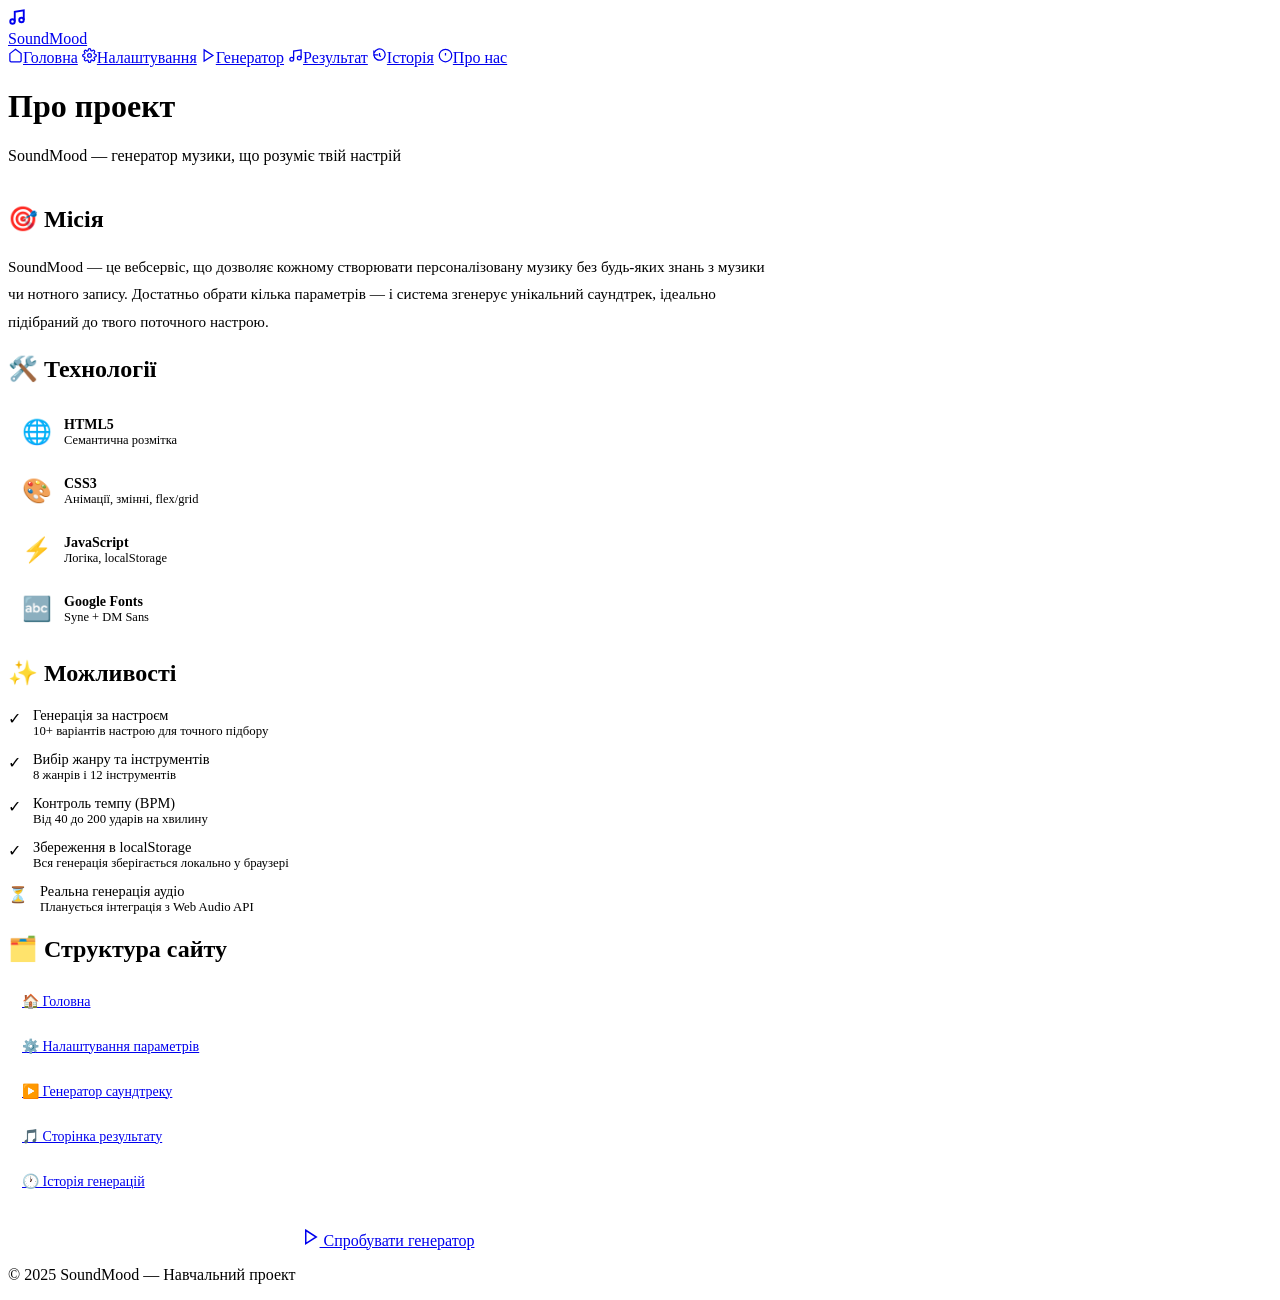
==== about.html @ e4a5fe5c "asiba" ====
<!DOCTYPE html>
<html lang="uk">
<head>
    <meta charset="UTF-8"/>
    <meta name="viewport" content="width=device-width, initial-scale=1.0"/>
    <title>Про нас — SoundMood</title>
    <link rel="stylesheet" href="css/style.css"/>
</head>
<body>
<div class="page-wrapper">

    <nav class="navbar">
        <div class="container">
            <a href="index.html" class="nav-logo">
                <div class="logo-icon"><svg width="18" height="18" viewBox="0 0 24 24" fill="none" stroke="currentColor" stroke-width="2.5"><path d="M9 18V5l12-2v13"/><circle cx="6" cy="18" r="3"/><circle cx="18" cy="16" r="3"/></svg></div>
                SoundMood
            </a>
            <div class="nav-links">
                <a href="index.html"><svg width="15" height="15" viewBox="0 0 24 24" fill="none" stroke="currentColor" stroke-width="2"><path d="M3 9l9-7 9 7v11a2 2 0 0 1-2 2H5a2 2 0 0 1-2-2z"/></svg><span>Головна</span></a>
                <a href="settings.html"><svg width="15" height="15" viewBox="0 0 24 24" fill="none" stroke="currentColor" stroke-width="2"><circle cx="12" cy="12" r="3"/><path d="M19.4 15a1.65 1.65 0 0 0 .33 1.82l.06.06a2 2 0 0 1-2.83 2.83l-.06-.06a1.65 1.65 0 0 0-1.82-.33 1.65 1.65 0 0 0-1 1.51V21a2 2 0 0 1-4 0v-.09A1.65 1.65 0 0 0 9 19.4a1.65 1.65 0 0 0-1.82.33l-.06.06a2 2 0 0 1-2.83-2.83l.06-.06A1.65 1.65 0 0 0 4.68 15a1.65 1.65 0 0 0-1.51-1H3a2 2 0 0 1 0-4h.09A1.65 1.65 0 0 0 4.6 9a1.65 1.65 0 0 0-.33-1.82l-.06-.06a2 2 0 0 1 2.83-2.83l.06.06A1.65 1.65 0 0 0 9 4.68a1.65 1.65 0 0 0 1-1.51V3a2 2 0 0 1 4 0v.09a1.65 1.65 0 0 0 1 1.51 1.65 1.65 0 0 0 1.82-.33l.06-.06a2 2 0 0 1 2.83 2.83l-.06.06A1.65 1.65 0 0 0 19.4 9a1.65 1.65 0 0 0 1.51 1H21a2 2 0 0 1 0 4h-.09a1.65 1.65 0 0 0-1.51 1z"/></svg><span>Налаштування</span></a>
                <a href="generator.html"><svg width="15" height="15" viewBox="0 0 24 24" fill="none" stroke="currentColor" stroke-width="2"><polygon points="5 3 19 12 5 21 5 3"/></svg><span>Генератор</span></a>
                <a href="result.html"><svg width="15" height="15" viewBox="0 0 24 24" fill="none" stroke="currentColor" stroke-width="2"><path d="M9 18V5l12-2v13"/><circle cx="6" cy="18" r="3"/><circle cx="18" cy="16" r="3"/></svg><span>Результат</span></a>
                <a href="history.html"><svg width="15" height="15" viewBox="0 0 24 24" fill="none" stroke="currentColor" stroke-width="2"><polyline points="12 8 12 12 14 14"/><path d="M3.05 11a9 9 0 1 0 .5-3.5"/><polyline points="3 4 3 11 10 11"/></svg><span>Історія</span></a>
                <a href="about.html"><svg width="15" height="15" viewBox="0 0 24 24" fill="none" stroke="currentColor" stroke-width="2"><circle cx="12" cy="12" r="10"/><line x1="12" y1="8" x2="12" y2="12"/><line x1="12" y1="16" x2="12.01" y2="16"/></svg><span>Про нас</span></a>
            </div>
        </div>
    </nav>

    <main class="main-content">
        <div class="container" style="max-width:760px;">

            <div class="fade-up" style="margin-bottom:40px;">
                <h1 class="page-title">Про проект</h1>
                <p class="page-subtitle">SoundMood — генератор музики, що розуміє твій настрій</p>
            </div>

            <!-- About -->
            <div class="card fade-up fade-up-1" style="margin-bottom:20px;">
                <h2 class="section-title">🎯 Місія</h2>
                <p style="color:var(--text-second);line-height:1.8;font-size:0.95rem;">
                    SoundMood — це вебсервіс, що дозволяє кожному створювати персоналізовану музику без будь-яких знань з музики чи нотного запису.
                    Достатньо обрати кілька параметрів — і система згенерує унікальний саундтрек, ідеально підібраний до твого поточного настрою.
                </p>
            </div>

            <!-- Tech stack -->
            <div class="card fade-up fade-up-2" style="margin-bottom:20px;">
                <h2 class="section-title">🛠️ Технології</h2>
                <div class="grid-2" style="gap:12px;margin-top:8px;">
                    <div style="display:flex;align-items:center;gap:12px;padding:14px;background:var(--bg);border-radius:var(--radius);border:1px solid var(--border);">
                        <span style="font-size:1.5rem;">🌐</span>
                        <div><div style="font-weight:600;font-size:0.875rem;">HTML5</div><div style="font-size:0.78rem;color:var(--text-muted);">Семантична розмітка</div></div>
                    </div>
                    <div style="display:flex;align-items:center;gap:12px;padding:14px;background:var(--bg);border-radius:var(--radius);border:1px solid var(--border);">
                        <span style="font-size:1.5rem;">🎨</span>
                        <div><div style="font-weight:600;font-size:0.875rem;">CSS3</div><div style="font-size:0.78rem;color:var(--text-muted);">Анімації, змінні, flex/grid</div></div>
                    </div>
                    <div style="display:flex;align-items:center;gap:12px;padding:14px;background:var(--bg);border-radius:var(--radius);border:1px solid var(--border);">
                        <span style="font-size:1.5rem;">⚡</span>
                        <div><div style="font-weight:600;font-size:0.875rem;">JavaScript</div><div style="font-size:0.78rem;color:var(--text-muted);">Логіка, localStorage</div></div>
                    </div>
                    <div style="display:flex;align-items:center;gap:12px;padding:14px;background:var(--bg);border-radius:var(--radius);border:1px solid var(--border);">
                        <span style="font-size:1.5rem;">🔤</span>
                        <div><div style="font-weight:600;font-size:0.875rem;">Google Fonts</div><div style="font-size:0.78rem;color:var(--text-muted);">Syne + DM Sans</div></div>
                    </div>
                </div>
            </div>

            <!-- Features -->
            <div class="card fade-up fade-up-2" style="margin-bottom:20px;">
                <h2 class="section-title">✨ Можливості</h2>
                <div style="display:flex;flex-direction:column;gap:12px;margin-top:8px;">
                    <div style="display:flex;gap:12px;align-items:flex-start;">
                        <span class="badge badge-green" style="flex-shrink:0;margin-top:2px;">✓</span>
                        <div><div style="font-size:0.9rem;font-weight:500;">Генерація за настроєм</div><div style="font-size:0.8rem;color:var(--text-muted);">10+ варіантів настрою для точного підбору</div></div>
                    </div>
                    <div style="display:flex;gap:12px;align-items:flex-start;">
                        <span class="badge badge-green" style="flex-shrink:0;margin-top:2px;">✓</span>
                        <div><div style="font-size:0.9rem;font-weight:500;">Вибір жанру та інструментів</div><div style="font-size:0.8rem;color:var(--text-muted);">8 жанрів і 12 інструментів</div></div>
                    </div>
                    <div style="display:flex;gap:12px;align-items:flex-start;">
                        <span class="badge badge-green" style="flex-shrink:0;margin-top:2px;">✓</span>
                        <div><div style="font-size:0.9rem;font-weight:500;">Контроль темпу (BPM)</div><div style="font-size:0.8rem;color:var(--text-muted);">Від 40 до 200 ударів на хвилину</div></div>
                    </div>
                    <div style="display:flex;gap:12px;align-items:flex-start;">
                        <span class="badge badge-green" style="flex-shrink:0;margin-top:2px;">✓</span>
                        <div><div style="font-size:0.9rem;font-weight:500;">Збереження в localStorage</div><div style="font-size:0.8rem;color:var(--text-muted);">Вся генерація зберігається локально у браузері</div></div>
                    </div>
                    <div style="display:flex;gap:12px;align-items:flex-start;">
                        <span class="badge badge-accent" style="flex-shrink:0;margin-top:2px;">⏳</span>
                        <div><div style="font-size:0.9rem;font-weight:500;">Реальна генерація аудіо</div><div style="font-size:0.8rem;color:var(--text-muted);">Планується інтеграція з Web Audio API</div></div>
                    </div>
                </div>
            </div>

            <!-- Pages -->
            <div class="card fade-up fade-up-3" style="margin-bottom:28px;">
                <h2 class="section-title">🗂️ Структура сайту</h2>
                <div style="display:flex;flex-direction:column;gap:8px;margin-top:8px;">
                    <a href="index.html" style="display:flex;justify-content:space-between;align-items:center;padding:10px 14px;background:var(--bg);border-radius:var(--radius);border:1px solid var(--border);transition:border-color var(--transition);" onmouseover="this.style.borderColor='var(--accent)'" onmouseout="this.style.borderColor='var(--border)'">
                        <span style="font-size:0.875rem;font-weight:500;">🏠 Головна</span>
                        <svg width="14" height="14" viewBox="0 0 24 24" fill="none" stroke="var(--text-muted)" stroke-width="2"><polyline points="9 18 15 12 9 6"/></svg>
                    </a>
                    <a href="settings.html" style="display:flex;justify-content:space-between;align-items:center;padding:10px 14px;background:var(--bg);border-radius:var(--radius);border:1px solid var(--border);transition:border-color var(--transition);" onmouseover="this.style.borderColor='var(--accent)'" onmouseout="this.style.borderColor='var(--border)'">
                        <span style="font-size:0.875rem;font-weight:500;">⚙️ Налаштування параметрів</span>
                        <svg width="14" height="14" viewBox="0 0 24 24" fill="none" stroke="var(--text-muted)" stroke-width="2"><polyline points="9 18 15 12 9 6"/></svg>
                    </a>
                    <a href="generator.html" style="display:flex;justify-content:space-between;align-items:center;padding:10px 14px;background:var(--bg);border-radius:var(--radius);border:1px solid var(--border);transition:border-color var(--transition);" onmouseover="this.style.borderColor='var(--accent)'" onmouseout="this.style.borderColor='var(--border)'">
                        <span style="font-size:0.875rem;font-weight:500;">▶️ Генератор саундтреку</span>
                        <svg width="14" height="14" viewBox="0 0 24 24" fill="none" stroke="var(--text-muted)" stroke-width="2"><polyline points="9 18 15 12 9 6"/></svg>
                    </a>
                    <a href="result.html" style="display:flex;justify-content:space-between;align-items:center;padding:10px 14px;background:var(--bg);border-radius:var(--radius);border:1px solid var(--border);transition:border-color var(--transition);" onmouseover="this.style.borderColor='var(--accent)'" onmouseout="this.style.borderColor='var(--border)'">
                        <span style="font-size:0.875rem;font-weight:500;">🎵 Сторінка результату</span>
                        <svg width="14" height="14" viewBox="0 0 24 24" fill="none" stroke="var(--text-muted)" stroke-width="2"><polyline points="9 18 15 12 9 6"/></svg>
                    </a>
                    <a href="history.html" style="display:flex;justify-content:space-between;align-items:center;padding:10px 14px;background:var(--bg);border-radius:var(--radius);border:1px solid var(--border);transition:border-color var(--transition);" onmouseover="this.style.borderColor='var(--accent)'" onmouseout="this.style.borderColor='var(--border)'">
                        <span style="font-size:0.875rem;font-weight:500;">🕐 Історія генерацій</span>
                        <svg width="14" height="14" viewBox="0 0 24 24" fill="none" stroke="var(--text-muted)" stroke-width="2"><polyline points="9 18 15 12 9 6"/></svg>
                    </a>
                </div>
            </div>

            <div class="fade-up fade-up-4" style="text-align:center;">
                <a href="generator.html" class="btn btn-primary btn-lg">
                    <svg width="18" height="18" viewBox="0 0 24 24" fill="none" stroke="currentColor" stroke-width="2"><polygon points="5 3 19 12 5 21 5 3"/></svg>
                    Спробувати генератор
                </a>
            </div>

        </div>
    </main>

    <footer><div class="container"><p>© 2025 SoundMood — Навчальний проект</p></div></footer>
</div>
<script src="js/main.js"></script>
</body>
</html>
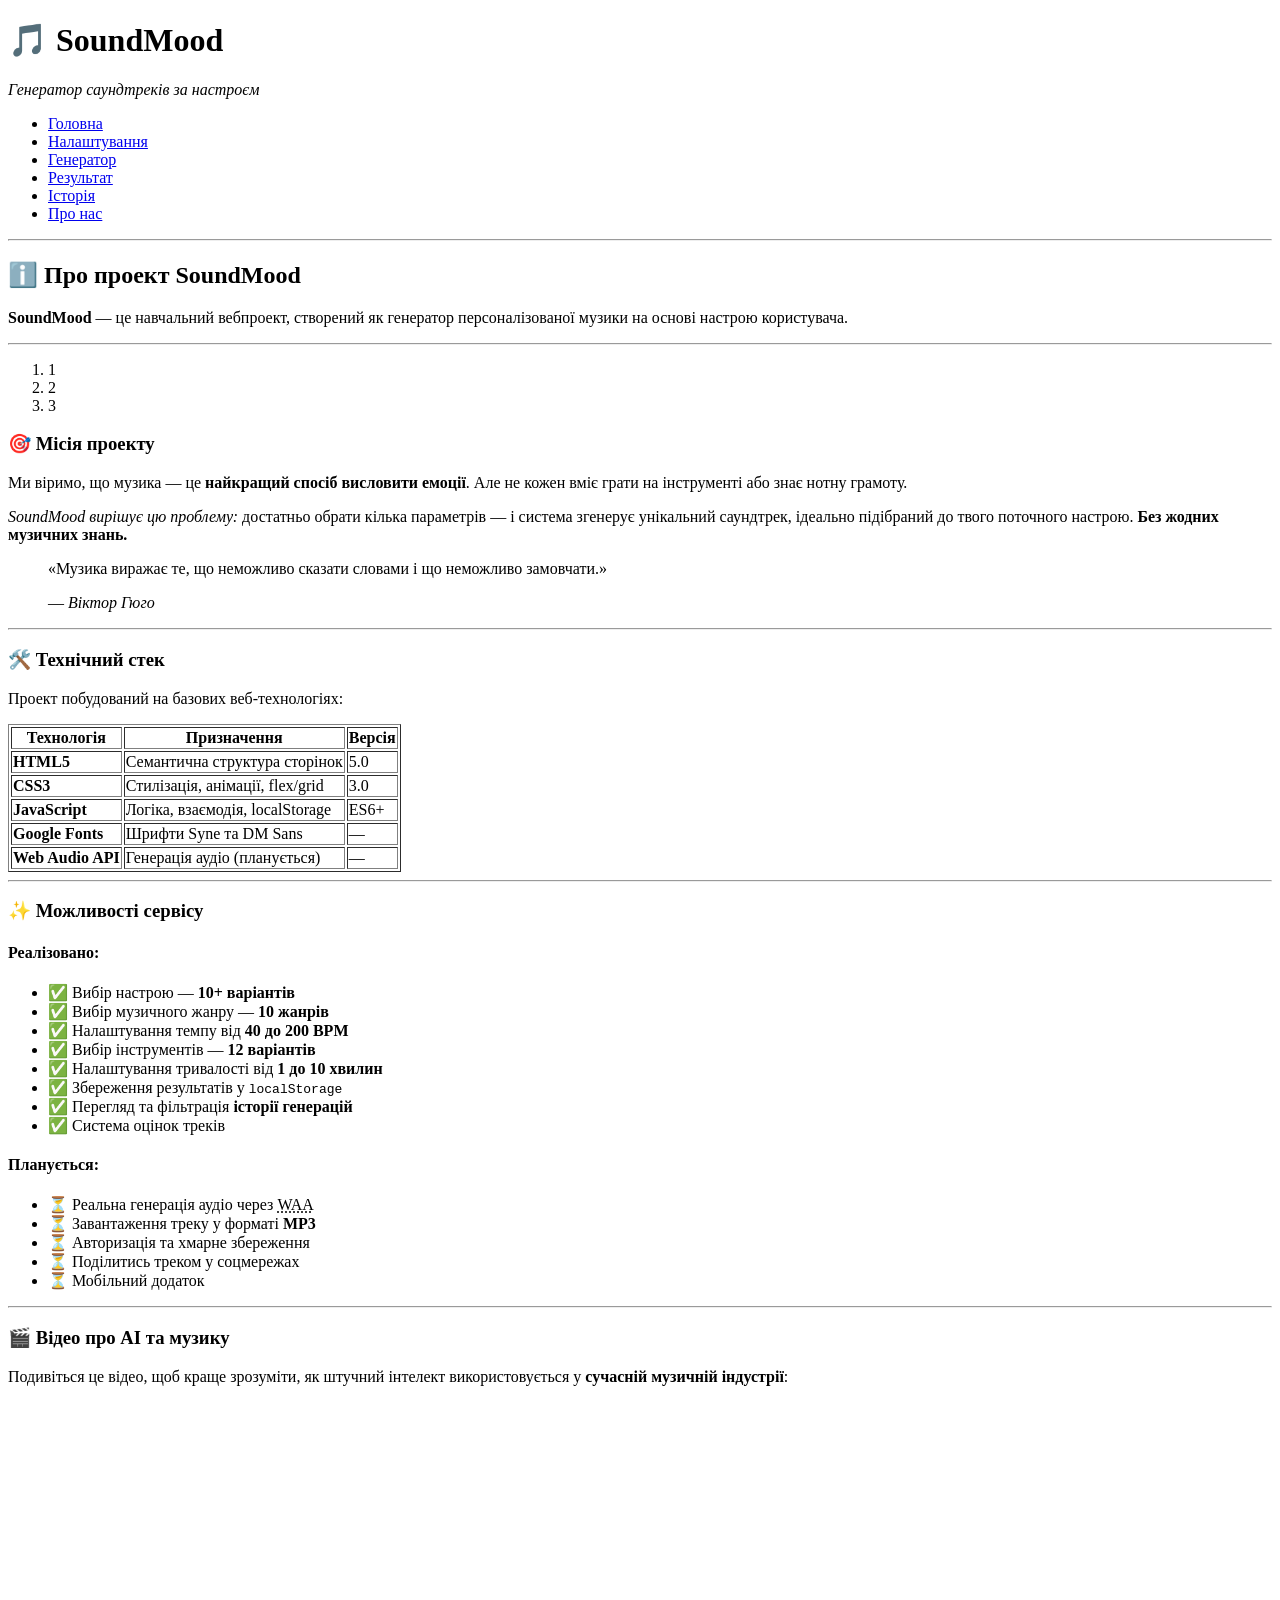
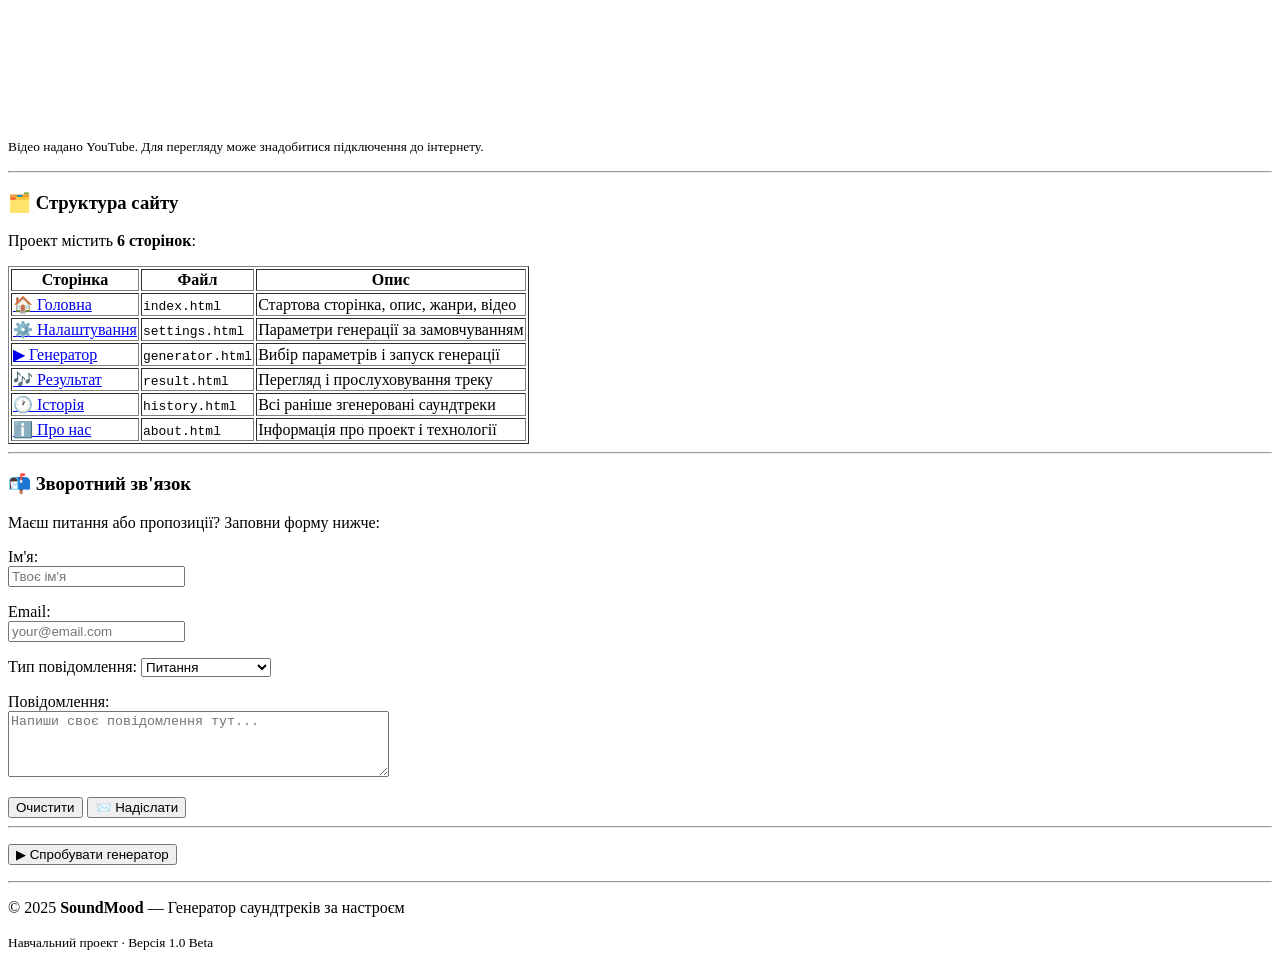
==== commit 2dc50fd2: "added css" ====
--- a/about.html
+++ b/about.html
@@ -4,134 +4,255 @@
     <meta charset="UTF-8"/>
     <meta name="viewport" content="width=device-width, initial-scale=1.0"/>
     <title>Про нас — SoundMood</title>
-    <link rel="stylesheet" href="css/style.css"/>
 </head>
 <body>
-<div class="page-wrapper">
-
-    <nav class="navbar">
-        <div class="container">
-            <a href="index.html" class="nav-logo">
-                <div class="logo-icon"><svg width="18" height="18" viewBox="0 0 24 24" fill="none" stroke="currentColor" stroke-width="2.5"><path d="M9 18V5l12-2v13"/><circle cx="6" cy="18" r="3"/><circle cx="18" cy="16" r="3"/></svg></div>
-                SoundMood
-            </a>
-            <div class="nav-links">
-                <a href="index.html"><svg width="15" height="15" viewBox="0 0 24 24" fill="none" stroke="currentColor" stroke-width="2"><path d="M3 9l9-7 9 7v11a2 2 0 0 1-2 2H5a2 2 0 0 1-2-2z"/></svg><span>Головна</span></a>
-                <a href="settings.html"><svg width="15" height="15" viewBox="0 0 24 24" fill="none" stroke="currentColor" stroke-width="2"><circle cx="12" cy="12" r="3"/><path d="M19.4 15a1.65 1.65 0 0 0 .33 1.82l.06.06a2 2 0 0 1-2.83 2.83l-.06-.06a1.65 1.65 0 0 0-1.82-.33 1.65 1.65 0 0 0-1 1.51V21a2 2 0 0 1-4 0v-.09A1.65 1.65 0 0 0 9 19.4a1.65 1.65 0 0 0-1.82.33l-.06.06a2 2 0 0 1-2.83-2.83l.06-.06A1.65 1.65 0 0 0 4.68 15a1.65 1.65 0 0 0-1.51-1H3a2 2 0 0 1 0-4h.09A1.65 1.65 0 0 0 4.6 9a1.65 1.65 0 0 0-.33-1.82l-.06-.06a2 2 0 0 1 2.83-2.83l.06.06A1.65 1.65 0 0 0 9 4.68a1.65 1.65 0 0 0 1-1.51V3a2 2 0 0 1 4 0v.09a1.65 1.65 0 0 0 1 1.51 1.65 1.65 0 0 0 1.82-.33l.06-.06a2 2 0 0 1 2.83 2.83l-.06.06A1.65 1.65 0 0 0 19.4 9a1.65 1.65 0 0 0 1.51 1H21a2 2 0 0 1 0 4h-.09a1.65 1.65 0 0 0-1.51 1z"/></svg><span>Налаштування</span></a>
-                <a href="generator.html"><svg width="15" height="15" viewBox="0 0 24 24" fill="none" stroke="currentColor" stroke-width="2"><polygon points="5 3 19 12 5 21 5 3"/></svg><span>Генератор</span></a>
-                <a href="result.html"><svg width="15" height="15" viewBox="0 0 24 24" fill="none" stroke="currentColor" stroke-width="2"><path d="M9 18V5l12-2v13"/><circle cx="6" cy="18" r="3"/><circle cx="18" cy="16" r="3"/></svg><span>Результат</span></a>
-                <a href="history.html"><svg width="15" height="15" viewBox="0 0 24 24" fill="none" stroke="currentColor" stroke-width="2"><polyline points="12 8 12 12 14 14"/><path d="M3.05 11a9 9 0 1 0 .5-3.5"/><polyline points="3 4 3 11 10 11"/></svg><span>Історія</span></a>
-                <a href="about.html"><svg width="15" height="15" viewBox="0 0 24 24" fill="none" stroke="currentColor" stroke-width="2"><circle cx="12" cy="12" r="10"/><line x1="12" y1="8" x2="12" y2="12"/><line x1="12" y1="16" x2="12.01" y2="16"/></svg><span>Про нас</span></a>
-            </div>
-        </div>
+
+<header>
+    <h1>🎵 SoundMood</h1>
+    <p><em>Генератор саундтреків за настроєм</em></p>
+    <nav>
+        <ul>
+            <li><a href="index.html">Головна</a></li>
+            <li><a href="settings.html">Налаштування</a></li>
+            <li><a href="generator.html">Генератор</a></li>
+            <li><a href="result.html">Результат</a></li>
+            <li><a href="history.html">Історія</a></li>
+            <li><a href="about.html">Про нас</a></li>
+        </ul>
     </nav>
-
-    <main class="main-content">
-        <div class="container" style="max-width:760px;">
-
-            <div class="fade-up" style="margin-bottom:40px;">
-                <h1 class="page-title">Про проект</h1>
-                <p class="page-subtitle">SoundMood — генератор музики, що розуміє твій настрій</p>
-            </div>
-
-            <!-- About -->
-            <div class="card fade-up fade-up-1" style="margin-bottom:20px;">
-                <h2 class="section-title">🎯 Місія</h2>
-                <p style="color:var(--text-second);line-height:1.8;font-size:0.95rem;">
-                    SoundMood — це вебсервіс, що дозволяє кожному створювати персоналізовану музику без будь-яких знань з музики чи нотного запису.
-                    Достатньо обрати кілька параметрів — і система згенерує унікальний саундтрек, ідеально підібраний до твого поточного настрою.
-                </p>
-            </div>
-
-            <!-- Tech stack -->
-            <div class="card fade-up fade-up-2" style="margin-bottom:20px;">
-                <h2 class="section-title">🛠️ Технології</h2>
-                <div class="grid-2" style="gap:12px;margin-top:8px;">
-                    <div style="display:flex;align-items:center;gap:12px;padding:14px;background:var(--bg);border-radius:var(--radius);border:1px solid var(--border);">
-                        <span style="font-size:1.5rem;">🌐</span>
-                        <div><div style="font-weight:600;font-size:0.875rem;">HTML5</div><div style="font-size:0.78rem;color:var(--text-muted);">Семантична розмітка</div></div>
-                    </div>
-                    <div style="display:flex;align-items:center;gap:12px;padding:14px;background:var(--bg);border-radius:var(--radius);border:1px solid var(--border);">
-                        <span style="font-size:1.5rem;">🎨</span>
-                        <div><div style="font-weight:600;font-size:0.875rem;">CSS3</div><div style="font-size:0.78rem;color:var(--text-muted);">Анімації, змінні, flex/grid</div></div>
-                    </div>
-                    <div style="display:flex;align-items:center;gap:12px;padding:14px;background:var(--bg);border-radius:var(--radius);border:1px solid var(--border);">
-                        <span style="font-size:1.5rem;">⚡</span>
-                        <div><div style="font-weight:600;font-size:0.875rem;">JavaScript</div><div style="font-size:0.78rem;color:var(--text-muted);">Логіка, localStorage</div></div>
-                    </div>
-                    <div style="display:flex;align-items:center;gap:12px;padding:14px;background:var(--bg);border-radius:var(--radius);border:1px solid var(--border);">
-                        <span style="font-size:1.5rem;">🔤</span>
-                        <div><div style="font-weight:600;font-size:0.875rem;">Google Fonts</div><div style="font-size:0.78rem;color:var(--text-muted);">Syne + DM Sans</div></div>
-                    </div>
-                </div>
-            </div>
-
-            <!-- Features -->
-            <div class="card fade-up fade-up-2" style="margin-bottom:20px;">
-                <h2 class="section-title">✨ Можливості</h2>
-                <div style="display:flex;flex-direction:column;gap:12px;margin-top:8px;">
-                    <div style="display:flex;gap:12px;align-items:flex-start;">
-                        <span class="badge badge-green" style="flex-shrink:0;margin-top:2px;">✓</span>
-                        <div><div style="font-size:0.9rem;font-weight:500;">Генерація за настроєм</div><div style="font-size:0.8rem;color:var(--text-muted);">10+ варіантів настрою для точного підбору</div></div>
-                    </div>
-                    <div style="display:flex;gap:12px;align-items:flex-start;">
-                        <span class="badge badge-green" style="flex-shrink:0;margin-top:2px;">✓</span>
-                        <div><div style="font-size:0.9rem;font-weight:500;">Вибір жанру та інструментів</div><div style="font-size:0.8rem;color:var(--text-muted);">8 жанрів і 12 інструментів</div></div>
-                    </div>
-                    <div style="display:flex;gap:12px;align-items:flex-start;">
-                        <span class="badge badge-green" style="flex-shrink:0;margin-top:2px;">✓</span>
-                        <div><div style="font-size:0.9rem;font-weight:500;">Контроль темпу (BPM)</div><div style="font-size:0.8rem;color:var(--text-muted);">Від 40 до 200 ударів на хвилину</div></div>
-                    </div>
-                    <div style="display:flex;gap:12px;align-items:flex-start;">
-                        <span class="badge badge-green" style="flex-shrink:0;margin-top:2px;">✓</span>
-                        <div><div style="font-size:0.9rem;font-weight:500;">Збереження в localStorage</div><div style="font-size:0.8rem;color:var(--text-muted);">Вся генерація зберігається локально у браузері</div></div>
-                    </div>
-                    <div style="display:flex;gap:12px;align-items:flex-start;">
-                        <span class="badge badge-accent" style="flex-shrink:0;margin-top:2px;">⏳</span>
-                        <div><div style="font-size:0.9rem;font-weight:500;">Реальна генерація аудіо</div><div style="font-size:0.8rem;color:var(--text-muted);">Планується інтеграція з Web Audio API</div></div>
-                    </div>
-                </div>
-            </div>
-
-            <!-- Pages -->
-            <div class="card fade-up fade-up-3" style="margin-bottom:28px;">
-                <h2 class="section-title">🗂️ Структура сайту</h2>
-                <div style="display:flex;flex-direction:column;gap:8px;margin-top:8px;">
-                    <a href="index.html" style="display:flex;justify-content:space-between;align-items:center;padding:10px 14px;background:var(--bg);border-radius:var(--radius);border:1px solid var(--border);transition:border-color var(--transition);" onmouseover="this.style.borderColor='var(--accent)'" onmouseout="this.style.borderColor='var(--border)'">
-                        <span style="font-size:0.875rem;font-weight:500;">🏠 Головна</span>
-                        <svg width="14" height="14" viewBox="0 0 24 24" fill="none" stroke="var(--text-muted)" stroke-width="2"><polyline points="9 18 15 12 9 6"/></svg>
-                    </a>
-                    <a href="settings.html" style="display:flex;justify-content:space-between;align-items:center;padding:10px 14px;background:var(--bg);border-radius:var(--radius);border:1px solid var(--border);transition:border-color var(--transition);" onmouseover="this.style.borderColor='var(--accent)'" onmouseout="this.style.borderColor='var(--border)'">
-                        <span style="font-size:0.875rem;font-weight:500;">⚙️ Налаштування параметрів</span>
-                        <svg width="14" height="14" viewBox="0 0 24 24" fill="none" stroke="var(--text-muted)" stroke-width="2"><polyline points="9 18 15 12 9 6"/></svg>
-                    </a>
-                    <a href="generator.html" style="display:flex;justify-content:space-between;align-items:center;padding:10px 14px;background:var(--bg);border-radius:var(--radius);border:1px solid var(--border);transition:border-color var(--transition);" onmouseover="this.style.borderColor='var(--accent)'" onmouseout="this.style.borderColor='var(--border)'">
-                        <span style="font-size:0.875rem;font-weight:500;">▶️ Генератор саундтреку</span>
-                        <svg width="14" height="14" viewBox="0 0 24 24" fill="none" stroke="var(--text-muted)" stroke-width="2"><polyline points="9 18 15 12 9 6"/></svg>
-                    </a>
-                    <a href="result.html" style="display:flex;justify-content:space-between;align-items:center;padding:10px 14px;background:var(--bg);border-radius:var(--radius);border:1px solid var(--border);transition:border-color var(--transition);" onmouseover="this.style.borderColor='var(--accent)'" onmouseout="this.style.borderColor='var(--border)'">
-                        <span style="font-size:0.875rem;font-weight:500;">🎵 Сторінка результату</span>
-                        <svg width="14" height="14" viewBox="0 0 24 24" fill="none" stroke="var(--text-muted)" stroke-width="2"><polyline points="9 18 15 12 9 6"/></svg>
-                    </a>
-                    <a href="history.html" style="display:flex;justify-content:space-between;align-items:center;padding:10px 14px;background:var(--bg);border-radius:var(--radius);border:1px solid var(--border);transition:border-color var(--transition);" onmouseover="this.style.borderColor='var(--accent)'" onmouseout="this.style.borderColor='var(--border)'">
-                        <span style="font-size:0.875rem;font-weight:500;">🕐 Історія генерацій</span>
-                        <svg width="14" height="14" viewBox="0 0 24 24" fill="none" stroke="var(--text-muted)" stroke-width="2"><polyline points="9 18 15 12 9 6"/></svg>
-                    </a>
-                </div>
-            </div>
-
-            <div class="fade-up fade-up-4" style="text-align:center;">
-                <a href="generator.html" class="btn btn-primary btn-lg">
-                    <svg width="18" height="18" viewBox="0 0 24 24" fill="none" stroke="currentColor" stroke-width="2"><polygon points="5 3 19 12 5 21 5 3"/></svg>
-                    Спробувати генератор
-                </a>
-            </div>
-
-        </div>
-    </main>
-
-    <footer><div class="container"><p>© 2025 SoundMood — Навчальний проект</p></div></footer>
-</div>
-<script src="js/main.js"></script>
+</header>
+
+<hr/>
+
+<main>
+
+    <h2>ℹ️ Про проект SoundMood</h2>
+    <p>
+        <strong>SoundMood</strong> — це навчальний вебпроект,
+        створений як генератор персоналізованої музики на основі настрою користувача.
+    </p>
+
+    <hr/>
+
+    <!-- Місія -->
+    <section>
+        <ol>
+            <li>1</li>
+            <li>2</li>
+            <li>3</li>
+        </ol>
+        <h3>🎯 Місія проекту</h3>
+        <p>
+            Ми віримо, що музика — це <strong>найкращий спосіб висловити емоції</strong>.
+            Але не кожен вміє грати на інструменті або знає нотну грамоту.
+        </p>
+        <p>
+            <em>SoundMood вирішує цю проблему:</em> достатньо обрати кілька параметрів —
+            і система згенерує унікальний саундтрек, ідеально підібраний до твого
+            поточного настрою. <strong>Без жодних музичних знань.</strong>
+        </p>
+
+        <blockquote>
+            <p>«Музика виражає те, що неможливо сказати словами і що неможливо замовчати.»</p>
+            <footer>— <cite>Віктор Гюго</cite></footer>
+        </blockquote>
+    </section>
+
+    <hr/>
+
+    <!-- Технології -->
+    <section>
+        <h3>🛠️ Технічний стек</h3>
+        <p>Проект побудований на базових веб-технологіях:</p>
+
+        <table border="1">
+            <thead>
+            <tr>
+                <th>Технологія</th>
+                <th>Призначення</th>
+                <th>Версія</th>
+            </tr>
+            </thead>
+            <tbody>
+            <tr>
+                <td><strong>HTML5</strong></td>
+                <td>Семантична структура сторінок</td>
+                <td>5.0</td>
+            </tr>
+            <tr>
+                <td><strong>CSS3</strong></td>
+                <td>Стилізація, анімації, flex/grid</td>
+                <td>3.0</td>
+            </tr>
+            <tr>
+                <td><strong>JavaScript</strong></td>
+                <td>Логіка, взаємодія, localStorage</td>
+                <td>ES6+</td>
+            </tr>
+            <tr>
+                <td><strong>Google Fonts</strong></td>
+                <td>Шрифти Syne та DM Sans</td>
+                <td>—</td>
+            </tr>
+            <tr>
+                <td><strong>Web Audio API</strong></td>
+                <td>Генерація аудіо (планується)</td>
+                <td>—</td>
+            </tr>
+            </tbody>
+        </table>
+    </section>
+
+    <hr/>
+
+    <!-- Можливості -->
+    <section>
+        <h3>✨ Можливості сервісу</h3>
+
+        <h4>Реалізовано:</h4>
+        <ul>
+            <li>✅ Вибір настрою — <strong>10+ варіантів</strong></li>
+            <li>✅ Вибір музичного жанру — <strong>10 жанрів</strong></li>
+            <li>✅ Налаштування темпу від <strong>40 до 200 BPM</strong></li>
+            <li>✅ Вибір інструментів — <strong>12 варіантів</strong></li>
+            <li>✅ Налаштування тривалості від <strong>1 до 10 хвилин</strong></li>
+            <li>✅ Збереження результатів у <code>localStorage</code></li>
+            <li>✅ Перегляд та фільтрація <strong>історії генерацій</strong></li>
+            <li>✅ Система оцінок треків</li>
+        </ul>
+
+        <h4>Планується:</h4>
+        <ul>
+            <li>⏳ Реальна генерація аудіо через <abbr title="Web Audio API">WAA</abbr></li>
+            <li>⏳ Завантаження треку у форматі <strong>MP3</strong></li>
+            <li>⏳ Авторизація та хмарне збереження</li>
+            <li>⏳ Поділитись треком у соцмережах</li>
+            <li>⏳ Мобільний додаток</li>
+        </ul>
+    </section>
+
+    <hr/>
+
+    <!-- Відео -->
+    <section>
+        <h3>🎬 Відео про AI та музику</h3>
+        <p>
+            Подивіться це відео, щоб краще зрозуміти, як штучний інтелект
+            використовується у <strong>сучасній музичній індустрії</strong>:
+        </p>
+
+        <iframe
+                width="560"
+                height="315"
+                src="https://www.youtube.com/embed/89yDiQ8WkNg?si=QuWkalCaR1E6Y22K"
+                title="AI та музика"
+                frameborder="0"
+                allow="accelerometer; autoplay; clipboard-write; encrypted-media; gyroscope; picture-in-picture; web-share"
+                allowfullscreen>
+        </iframe>
+
+        <p><small>Відео надано YouTube. Для перегляду може знадобитися підключення до інтернету.</small></p>
+    </section>
+
+    <hr/>
+
+    <!-- Структура сайту -->
+    <section>
+        <h3>🗂️ Структура сайту</h3>
+        <p>Проект містить <strong>6 сторінок</strong>:</p>
+
+        <table border="1">
+            <thead>
+            <tr>
+                <th>Сторінка</th>
+                <th>Файл</th>
+                <th>Опис</th>
+            </tr>
+            </thead>
+            <tbody>
+            <tr>
+                <td><a href="index.html">🏠 Головна</a></td>
+                <td><code>index.html</code></td>
+                <td>Стартова сторінка, опис, жанри, відео</td>
+            </tr>
+            <tr>
+                <td><a href="settings.html">⚙️ Налаштування</a></td>
+                <td><code>settings.html</code></td>
+                <td>Параметри генерації за замовчуванням</td>
+            </tr>
+            <tr>
+                <td><a href="generator.html">▶ Генератор</a></td>
+                <td><code>generator.html</code></td>
+                <td>Вибір параметрів і запуск генерації</td>
+            </tr>
+            <tr>
+                <td><a href="result.html">🎶 Результат</a></td>
+                <td><code>result.html</code></td>
+                <td>Перегляд і прослуховування треку</td>
+            </tr>
+            <tr>
+                <td><a href="history.html">🕐 Історія</a></td>
+                <td><code>history.html</code></td>
+                <td>Всі раніше згенеровані саундтреки</td>
+            </tr>
+            <tr>
+                <td><a href="about.html">ℹ️ Про нас</a></td>
+                <td><code>about.html</code></td>
+                <td>Інформація про проект і технології</td>
+            </tr>
+            </tbody>
+        </table>
+    </section>
+
+    <hr/>
+
+    <!-- Контакти -->
+    <section>
+        <h3>📬 Зворотний зв'язок</h3>
+        <p>Маєш питання або пропозиції? Заповни форму нижче:</p>
+
+        <form action="#">
+            <p>
+                <label for="contact-name">Ім'я:</label><br/>
+                <input type="text" id="contact-name" name="name" placeholder="Твоє ім'я"/>
+            </p>
+            <p>
+                <label for="contact-email">Email:</label><br/>
+                <input type="email" id="contact-email" name="email" placeholder="your@email.com"/>
+            </p>
+            <p>
+                <label for="contact-type">Тип повідомлення:</label>
+                <select id="contact-type" name="type">
+                    <option value="question">Питання</option>
+                    <option value="bug">Помилка на сайті</option>
+                    <option value="suggestion">Пропозиція</option>
+                    <option value="other">Інше</option>
+                </select>
+            </p>
+            <p>
+                <label for="contact-msg">Повідомлення:</label><br/>
+                <textarea id="contact-msg" name="message" rows="4" cols="45"
+                          placeholder="Напиши своє повідомлення тут..."></textarea>
+            </p>
+            <button type="reset">Очистити</button>
+            <button type="submit">📨 Надіслати</button>
+        </form>
+    </section>
+
+    <hr/>
+
+    <p>
+        <a href="generator.html"><button>▶ Спробувати генератор</button></a>
+    </p>
+
+</main>
+
+<hr/>
+
+<footer>
+    <p>© 2025 <strong>SoundMood</strong> — Генератор саундтреків за настроєм</p>
+    <p><small>Навчальний проект · Версія 1.0 Beta</small></p>
+</footer>
+
 </body>
 </html>
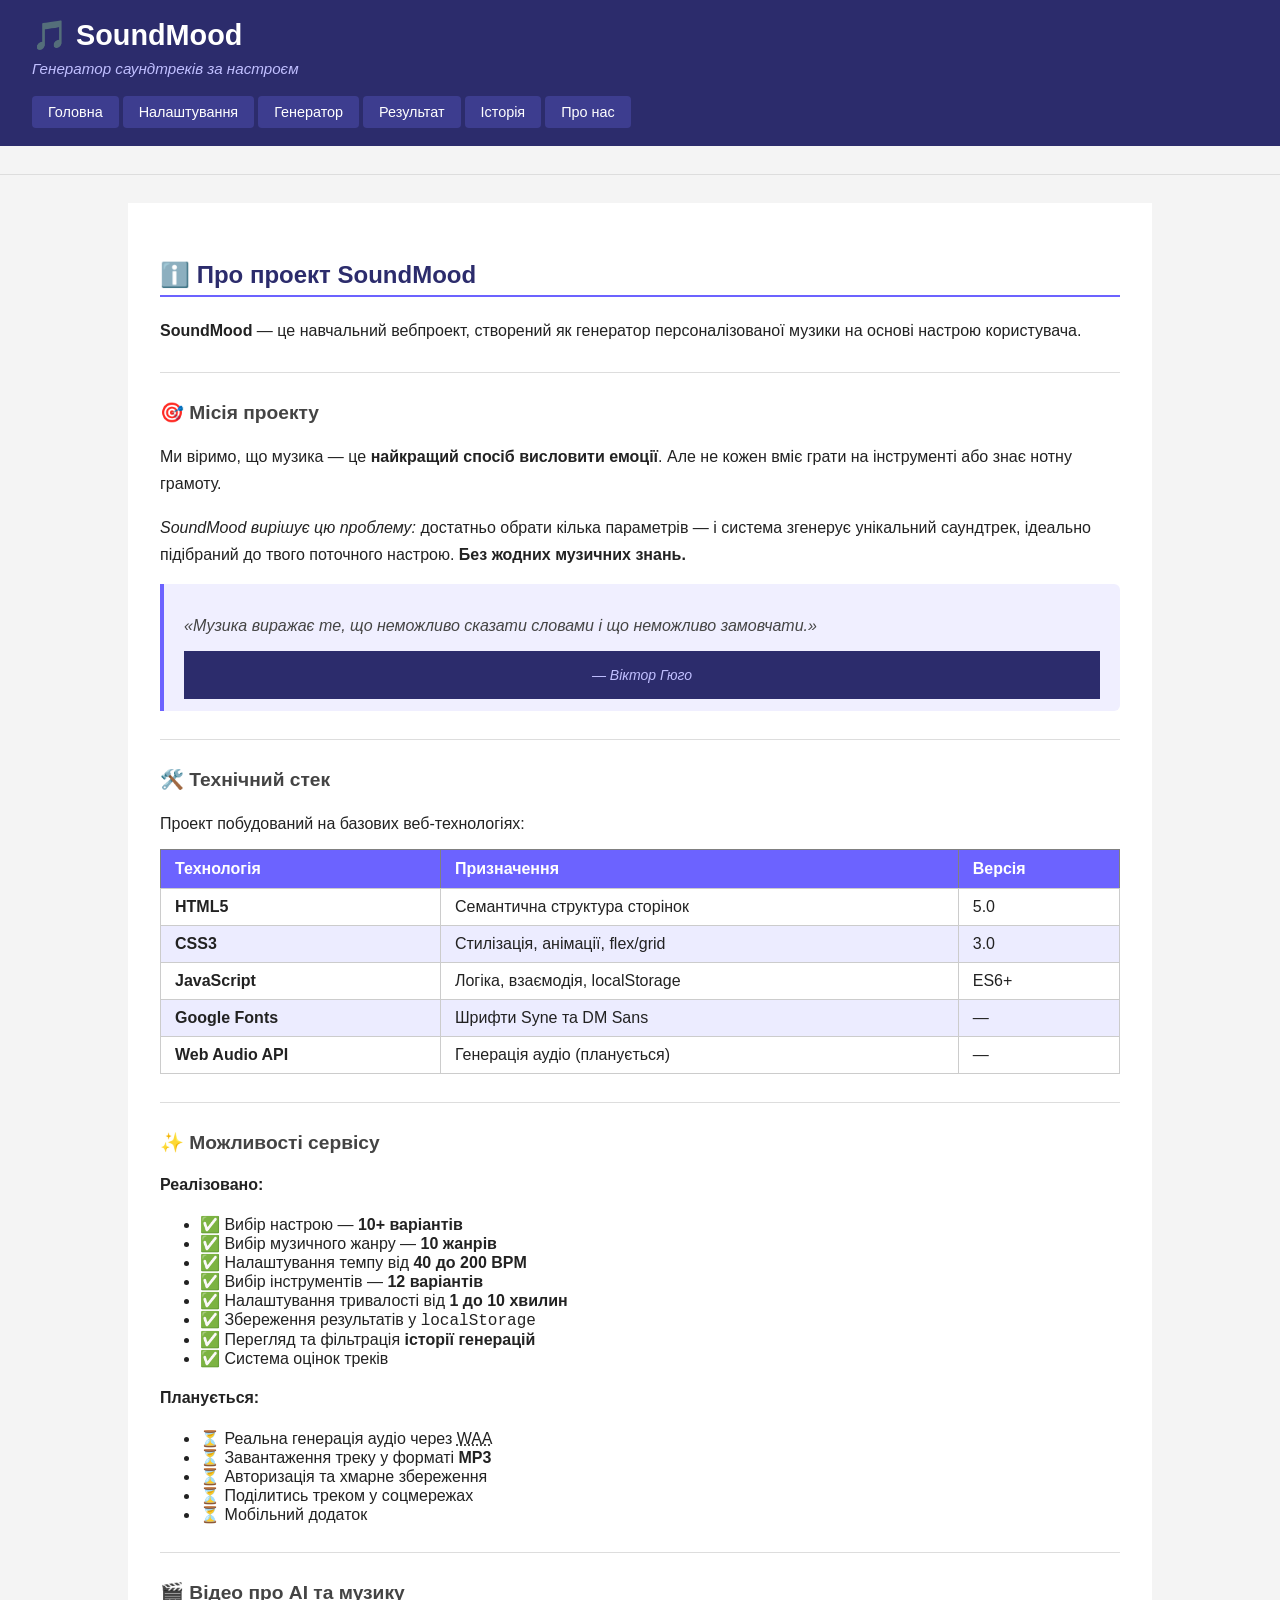
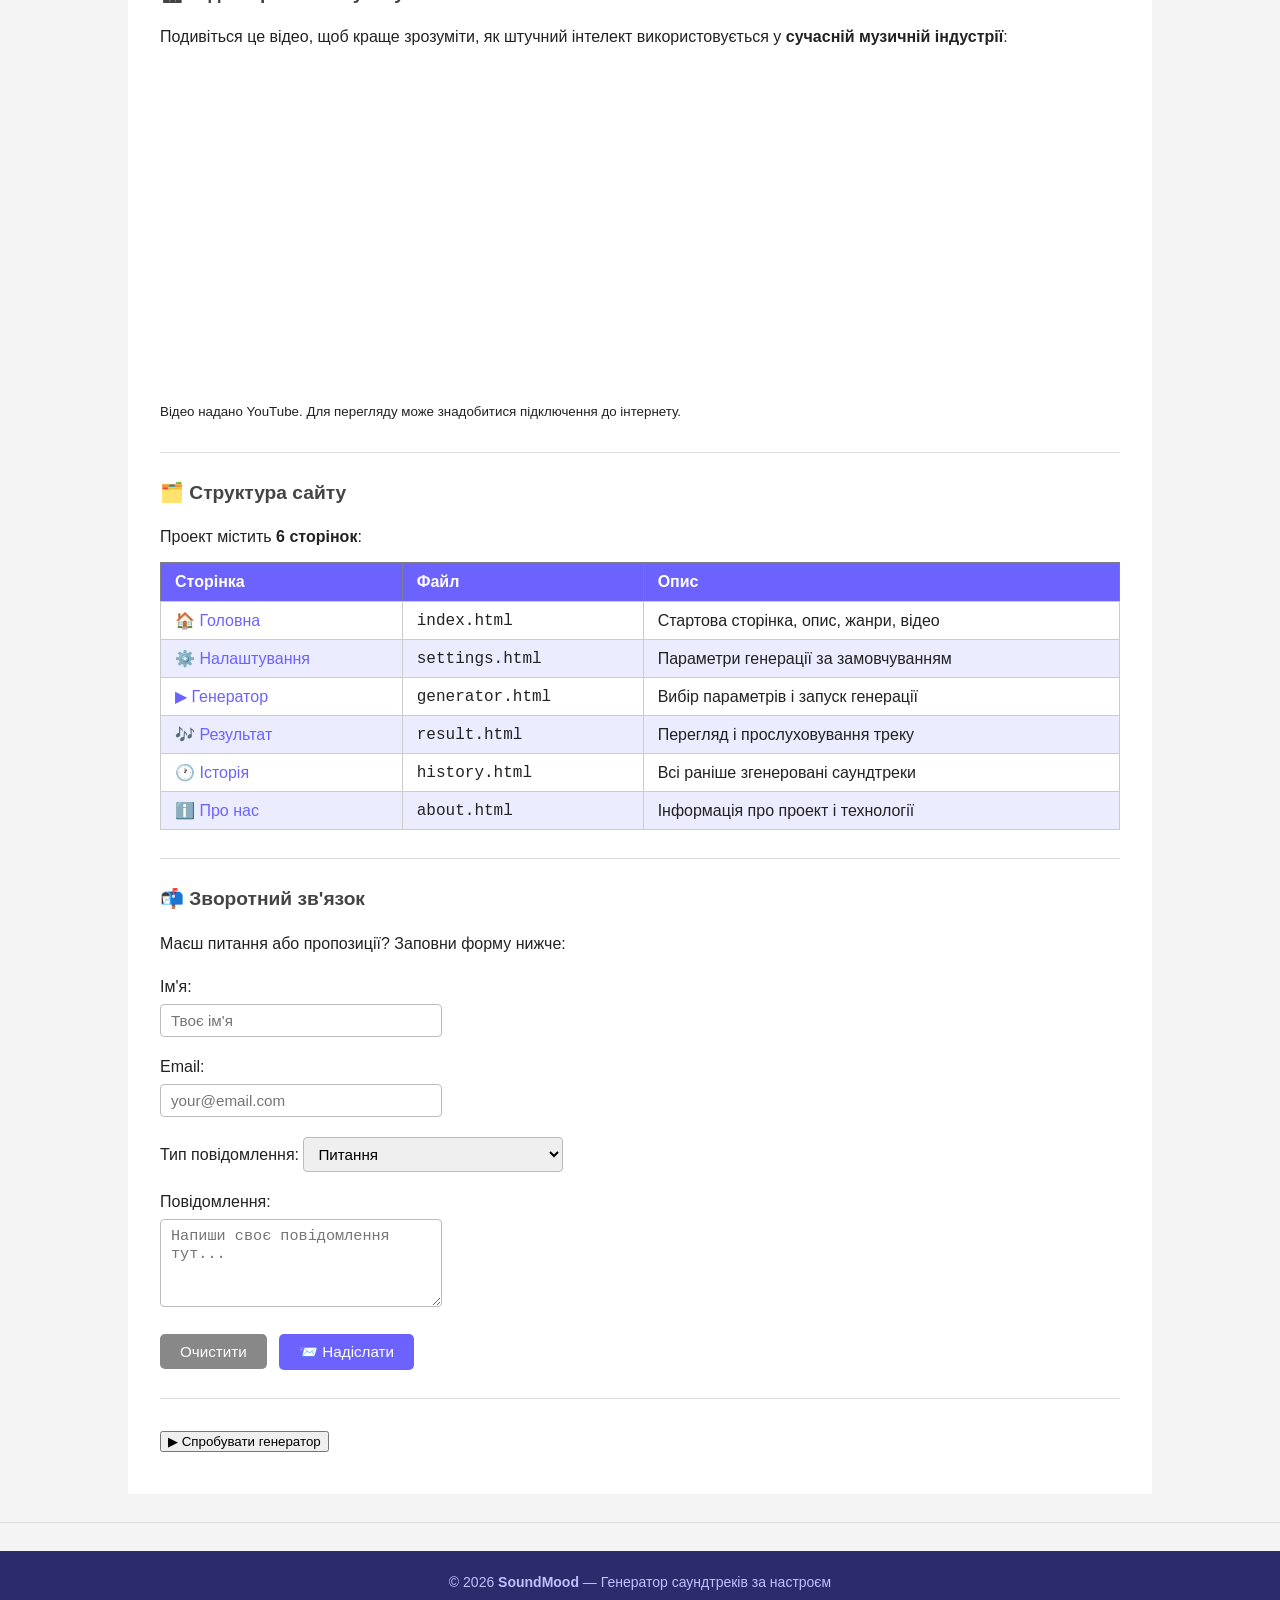
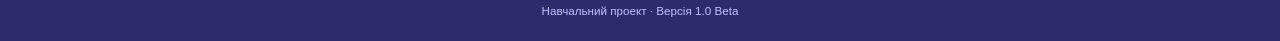
==== commit 62d04cd8: "added css + button" ====
--- a/about.html
+++ b/about.html
@@ -4,6 +4,7 @@
     <meta charset="UTF-8"/>
     <meta name="viewport" content="width=device-width, initial-scale=1.0"/>
     <title>Про нас — SoundMood</title>
+    <link rel="stylesheet" href="style.css"/>
 </head>
 <body>
 
@@ -36,11 +37,7 @@
 
     <!-- Місія -->
     <section>
-        <ol>
-            <li>1</li>
-            <li>2</li>
-            <li>3</li>
-        </ol>
+
         <h3>🎯 Місія проекту</h3>
         <p>
             Ми віримо, що музика — це <strong>найкращий спосіб висловити емоції</strong>.
@@ -250,7 +247,7 @@
 <hr/>
 
 <footer>
-    <p>© 2025 <strong>SoundMood</strong> — Генератор саундтреків за настроєм</p>
+    <p>© 2026 <strong>SoundMood</strong> — Генератор саундтреків за настроєм</p>
     <p><small>Навчальний проект · Версія 1.0 Beta</small></p>
 </footer>
 
--- a/style.css
+++ b/style.css
@@ -0,0 +1,334 @@
+body {
+    font-family: Arial, sans-serif;
+    font-size: 16px;
+    background-color: #f4f4f4;
+    color: #222222;
+    margin: 0;
+    padding: 0;
+}
+
+h1 {
+    font-size: 2em;
+    color: #2c2c6c;
+    margin-bottom: 6px;
+}
+
+h2 {
+    font-size: 1.5em;
+    color: #2c2c6c;
+    border-bottom: 2px solid #6c63ff;
+    padding-bottom: 6px;
+    margin-top: 30px;
+}
+
+h3 {
+    font-size: 1.2em;
+    color: #444444;
+}
+
+p {
+    line-height: 1.7;
+    margin-bottom: 12px;
+}
+
+a {
+    color: #6c63ff;
+    text-decoration: none;
+}
+
+a:hover {
+    text-decoration: underline;
+    color: #4a42cc;
+}
+
+table {
+    border-collapse: collapse;
+    width: 100%;
+    margin-bottom: 20px;
+}
+
+th {
+    background-color: #6c63ff;
+    color: #ffffff;
+    padding: 10px 14px;
+    text-align: left;
+}
+
+td {
+    padding: 9px 14px;
+    border: 1px solid #cccccc;
+}
+
+tr:nth-child(even) {
+    background-color: #ececff;
+}
+
+tr:hover {
+    background-color: #dcdcff;
+}
+
+fieldset {
+    border: 1px solid #cccccc;
+    border-radius: 6px;
+    padding: 16px 20px;
+    margin-bottom: 16px;
+}
+
+legend {
+    padding: 0 8px;
+    color: #2c2c6c;
+}
+
+input[type="text"],
+input[type="email"],
+input[type="search"],
+input[type="number"],
+select,
+textarea {
+    border: 1px solid #bbbbbb;
+    border-radius: 4px;
+    padding: 7px 10px;
+    font-size: 0.95em;
+    width: 260px;
+    margin-top: 4px;
+}
+
+input[type="text"]:focus,
+input[type="email"]:focus,
+input[type="search"]:focus,
+input[type="number"]:focus,
+select:focus,
+textarea:focus {
+    outline: none;
+    border-color: #6c63ff;
+    box-shadow: 0 0 0 2px rgba(108, 99, 255, 0.2);
+}
+
+blockquote {
+    border-left: 4px solid #6c63ff;
+    background-color: #f0efff;
+    margin: 16px 0;
+    padding: 12px 20px;
+    font-style: italic;
+    color: #444444;
+    border-radius: 0 6px 6px 0;
+}
+
+hr {
+    border: none;
+    border-top: 1px solid #dddddd;
+    margin: 28px 0;
+}
+
+
+
+header {
+    background-color: #2c2c6c;
+    color: #ffffff;
+    padding: 18px 32px;
+}
+
+header h1 {
+    color: #ffffff;
+    margin: 0 0 4px 0;
+    font-size: 1.8em;
+}
+
+header p {
+    margin: 0 0 14px 0;
+    color: #c0bfff;
+    font-size: 0.95em;
+}
+
+nav ul {
+    list-style: none;       /* прибираємо маркери */
+    margin: 0;
+    padding: 0;
+    display: flex;          /* горизонтальний рядок */
+    flex-wrap: wrap;
+    gap: 4px;
+}
+
+nav ul li {
+    display: inline;
+}
+
+nav ul li a {
+    display: inline-block;
+    padding: 8px 16px;
+    background-color: #3d3d8f;
+    color: #ffffff;
+    border-radius: 4px;
+    font-size: 0.9em;
+    text-decoration: none;
+    transition: background-color 0.2s;
+}
+
+nav ul li a:hover {
+    background-color: #6c63ff;  /* зміна кольору при наведенні */
+    color: #ffffff;
+    text-decoration: none;
+}
+
+nav ul li a:active {
+    background-color: #4a42cc;  /* зміна кольору при натисканні */
+}
+
+
+
+main {
+    max-width: 960px;
+    margin: 0 auto;
+    padding: 28px 32px;
+    background-color: #ffffff;
+    min-height: 70vh;
+}
+
+footer {
+    background-color: #2c2c6c;
+    color: #c0bfff;
+    text-align: center;
+    padding: 16px 32px;
+    font-size: 0.875em;
+    margin-top: 0;
+}
+
+footer p {
+    margin: 4px 0;
+    color: #c0bfff;
+}
+
+
+.btn {
+    display: inline-block;        /* 1 */
+    padding: 9px 20px;            /* 2 */
+    background-color: #6c63ff;   /* 3 */
+    color: #ffffff;               /* 4 */
+    border: none;                 /* 5 */
+    border-radius: 5px;           /* 6 */
+    font-size: 0.95em;            /* 7 */
+    cursor: pointer;              /* 8 */
+    text-decoration: none;
+    transition: background-color 0.2s, transform 0.2s;
+}
+
+.btn:hover {
+    background-color: #4a42cc;
+    transform: scale(1.3);
+    transition: transform 0.2s;
+}
+
+.highlight {
+    background-color: #f0efff;    /* 1 */
+    border: 1px solid #6c63ff;   /* 2 */
+    border-radius: 6px;           /* 3 */
+    padding: 14px 18px;           /* 4 */
+    margin: 16px 0;               /* 5 */
+    color: #2c2c6c;               /* 6 */
+    font-weight: bold;            /* 7 */
+}
+
+.card {
+    background-color: #ffffff;    /* 1 */
+    border: 1px solid #dddddd;   /* 2 */
+    border-radius: 8px;           /* 3 */
+    padding: 20px 24px;           /* 4 */
+    margin-bottom: 20px;          /* 5 */
+    box-shadow: 0 2px 6px rgba(0, 0, 0, 0.08); /* 6 */
+}
+
+.card h3 {
+    margin-top: 0;
+    color: #2c2c6c;
+}
+
+.warning {
+    color: #cc4400;
+    background-color: #fff4f0;
+    border-left: 4px solid #cc4400;
+    padding: 10px 16px;
+    border-radius: 0 4px 4px 0;
+    font-size: 0.9em;
+}
+
+.badge {
+    display: inline-block;
+    background-color: #6c63ff;
+    color: #ffffff;
+    font-size: 0.75em;
+    padding: 3px 9px;
+    border-radius: 99px;
+    font-weight: bold;
+    letter-spacing: 0.03em;
+}
+
+button[type="submit"],
+button[type="button"] {
+    background-color: #6c63ff;
+    color: #ffffff;
+    border: none;
+    padding: 9px 20px;
+    border-radius: 5px;
+    font-size: 0.95em;
+    cursor: pointer;
+    margin-right: 8px;
+    margin-top: 6px;
+    transition: background-color 0.2s;
+}
+
+button[type="submit"]:hover,
+button[type="button"]:hover {
+    background-color: #4a42cc;
+}
+
+button[type="reset"] {
+    background-color: #888888;
+    color: #ffffff;
+    border: none;
+    padding: 9px 20px;
+    border-radius: 5px;
+    font-size: 0.95em;
+    cursor: pointer;
+    margin-right: 8px;
+    margin-top: 6px;
+    transition: background-color 0.2s;
+}
+
+button[type="reset"]:hover {
+    background-color: #555555;
+}
+
+
+@media screen and (max-width: 768px) {
+    main {
+        padding: 18px 16px;
+    }
+
+    header {
+        padding: 14px 16px;
+    }
+
+    nav ul {
+        flex-direction: column;
+        gap: 2px;
+    }
+
+    nav ul li a {
+        display: block;
+    }
+
+    table {
+        font-size: 0.85em;
+    }
+
+    input[type="text"],
+    input[type="email"],
+    input[type="search"],
+    input[type="number"],
+    select,
+    textarea {
+        width: 100%;
+    }
+}
+
+
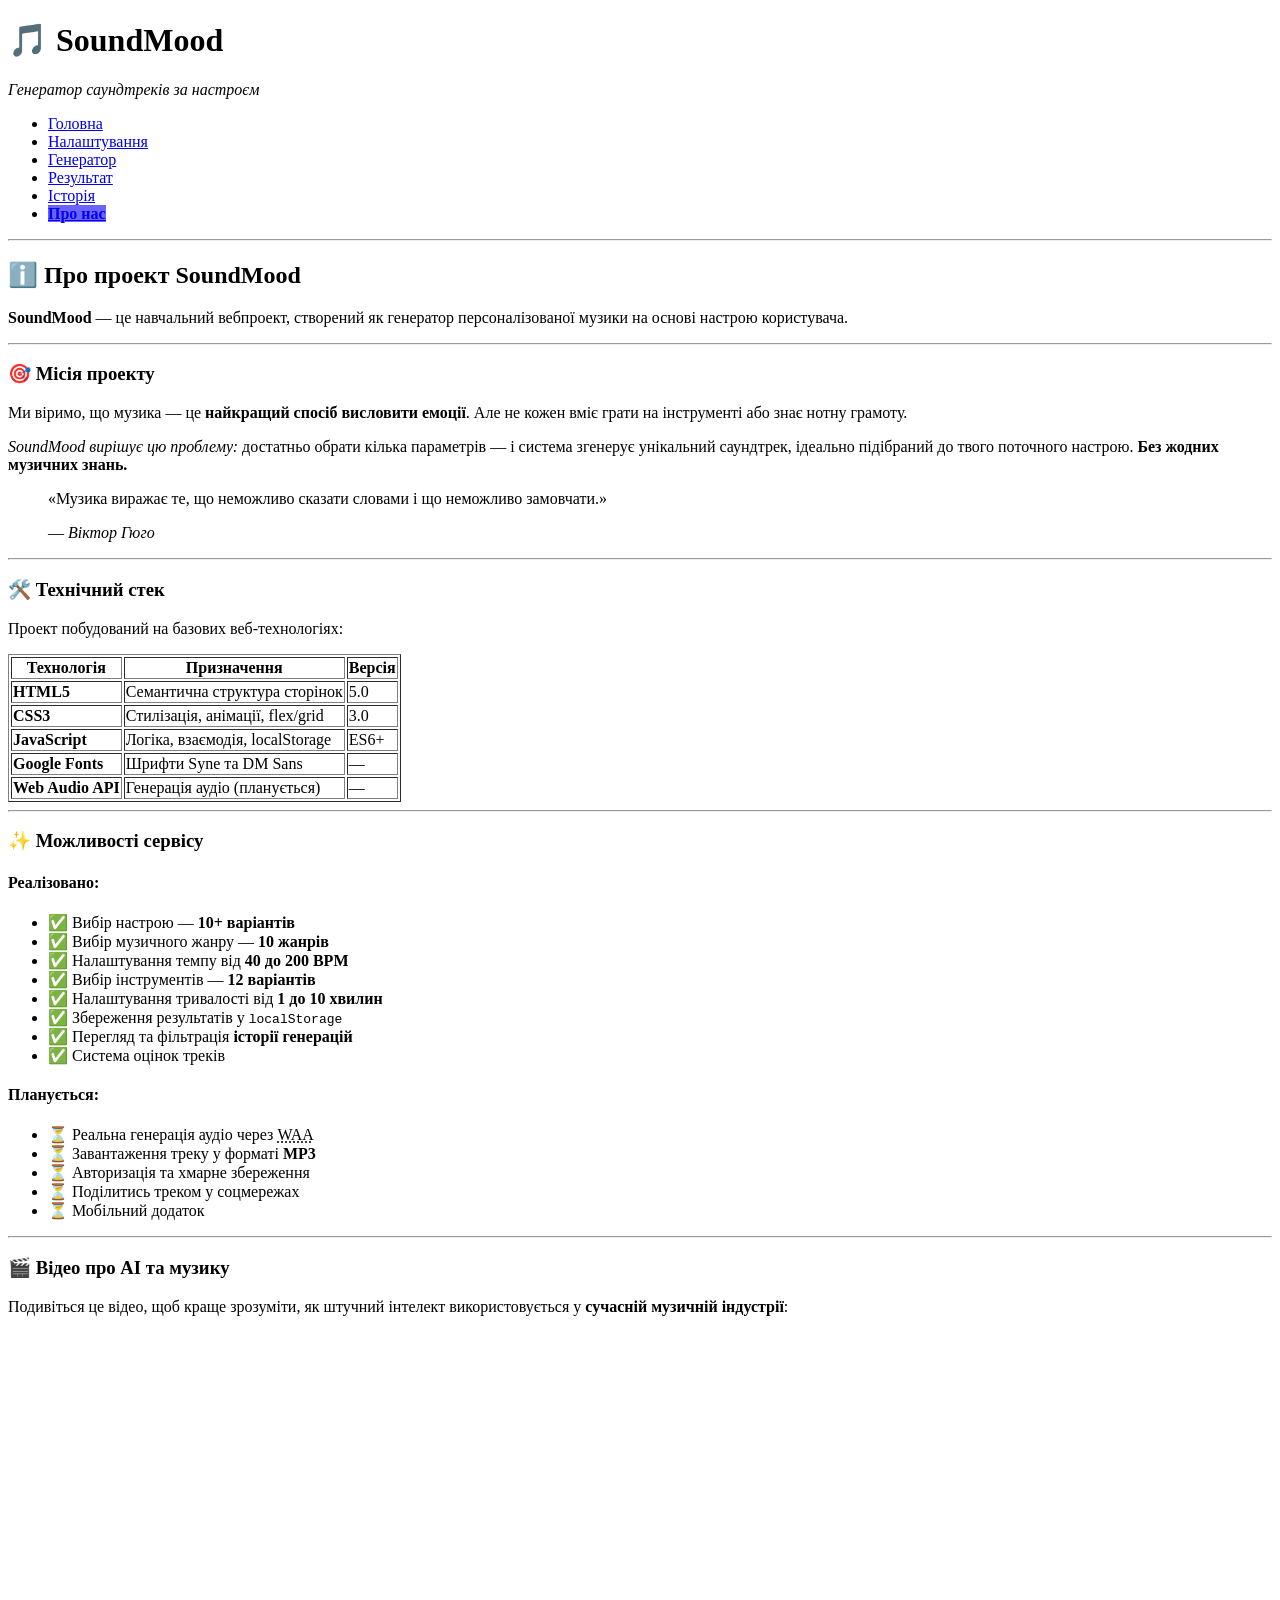
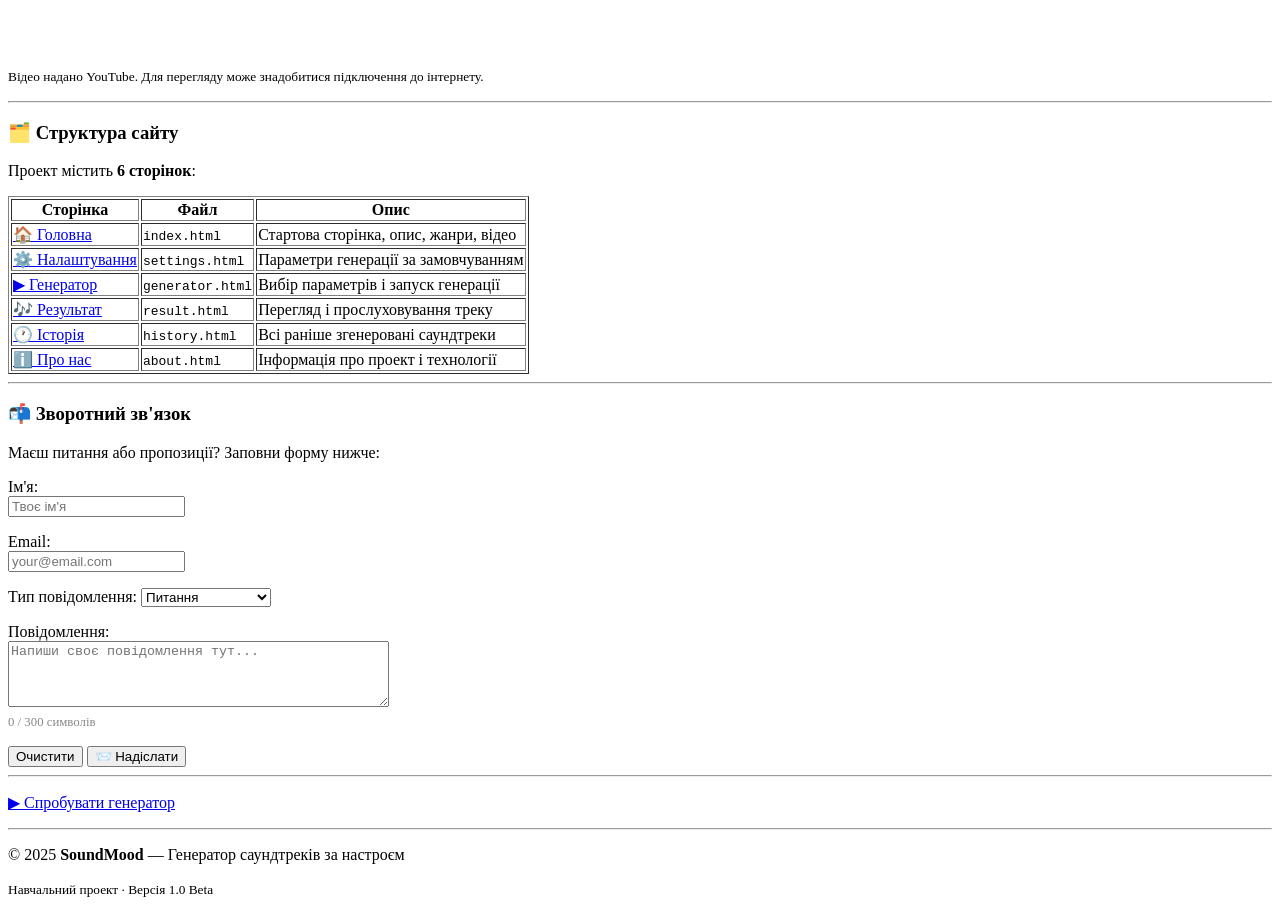
==== commit af9c2912: "added js" ====
--- a/about.html
+++ b/about.html
@@ -4,7 +4,7 @@
     <meta charset="UTF-8"/>
     <meta name="viewport" content="width=device-width, initial-scale=1.0"/>
     <title>Про нас — SoundMood</title>
-    <link rel="stylesheet" href="style.css"/>
+    <link rel="stylesheet" href="css/style.css"/>
 </head>
 <body>
 
@@ -37,7 +37,6 @@
 
     <!-- Місія -->
     <section>
-
         <h3>🎯 Місія проекту</h3>
         <p>
             Ми віримо, що музика — це <strong>найкращий спосіб висловити емоції</strong>.
@@ -58,7 +57,7 @@
     <hr/>
 
     <!-- Технології -->
-    <section>
+    <section class="card">
         <h3>🛠️ Технічний стек</h3>
         <p>Проект побудований на базових веб-технологіях:</p>
 
@@ -103,7 +102,7 @@
     <hr/>
 
     <!-- Можливості -->
-    <section>
+    <section class="card">
         <h3>✨ Можливості сервісу</h3>
 
         <h4>Реалізовано:</h4>
@@ -231,15 +230,15 @@
                 <textarea id="contact-msg" name="message" rows="4" cols="45"
                           placeholder="Напиши своє повідомлення тут..."></textarea>
             </p>
-            <button type="reset">Очистити</button>
-            <button type="submit">📨 Надіслати</button>
+            <button type="reset" class="btn">Очистити</button>
+            <button type="submit" class="btn">📨 Надіслати</button>
         </form>
     </section>
 
     <hr/>
 
     <p>
-        <a href="generator.html"><button>▶ Спробувати генератор</button></a>
+        <a href="generator.html" class="btn">▶ Спробувати генератор</a>
     </p>
 
 </main>
@@ -247,9 +246,10 @@
 <hr/>
 
 <footer>
-    <p>© 2026 <strong>SoundMood</strong> — Генератор саундтреків за настроєм</p>
+    <p>© 2025 <strong>SoundMood</strong> — Генератор саундтреків за настроєм</p>
     <p><small>Навчальний проект · Версія 1.0 Beta</small></p>
 </footer>
 
+<script src="script.js"></script>
 </body>
 </html>
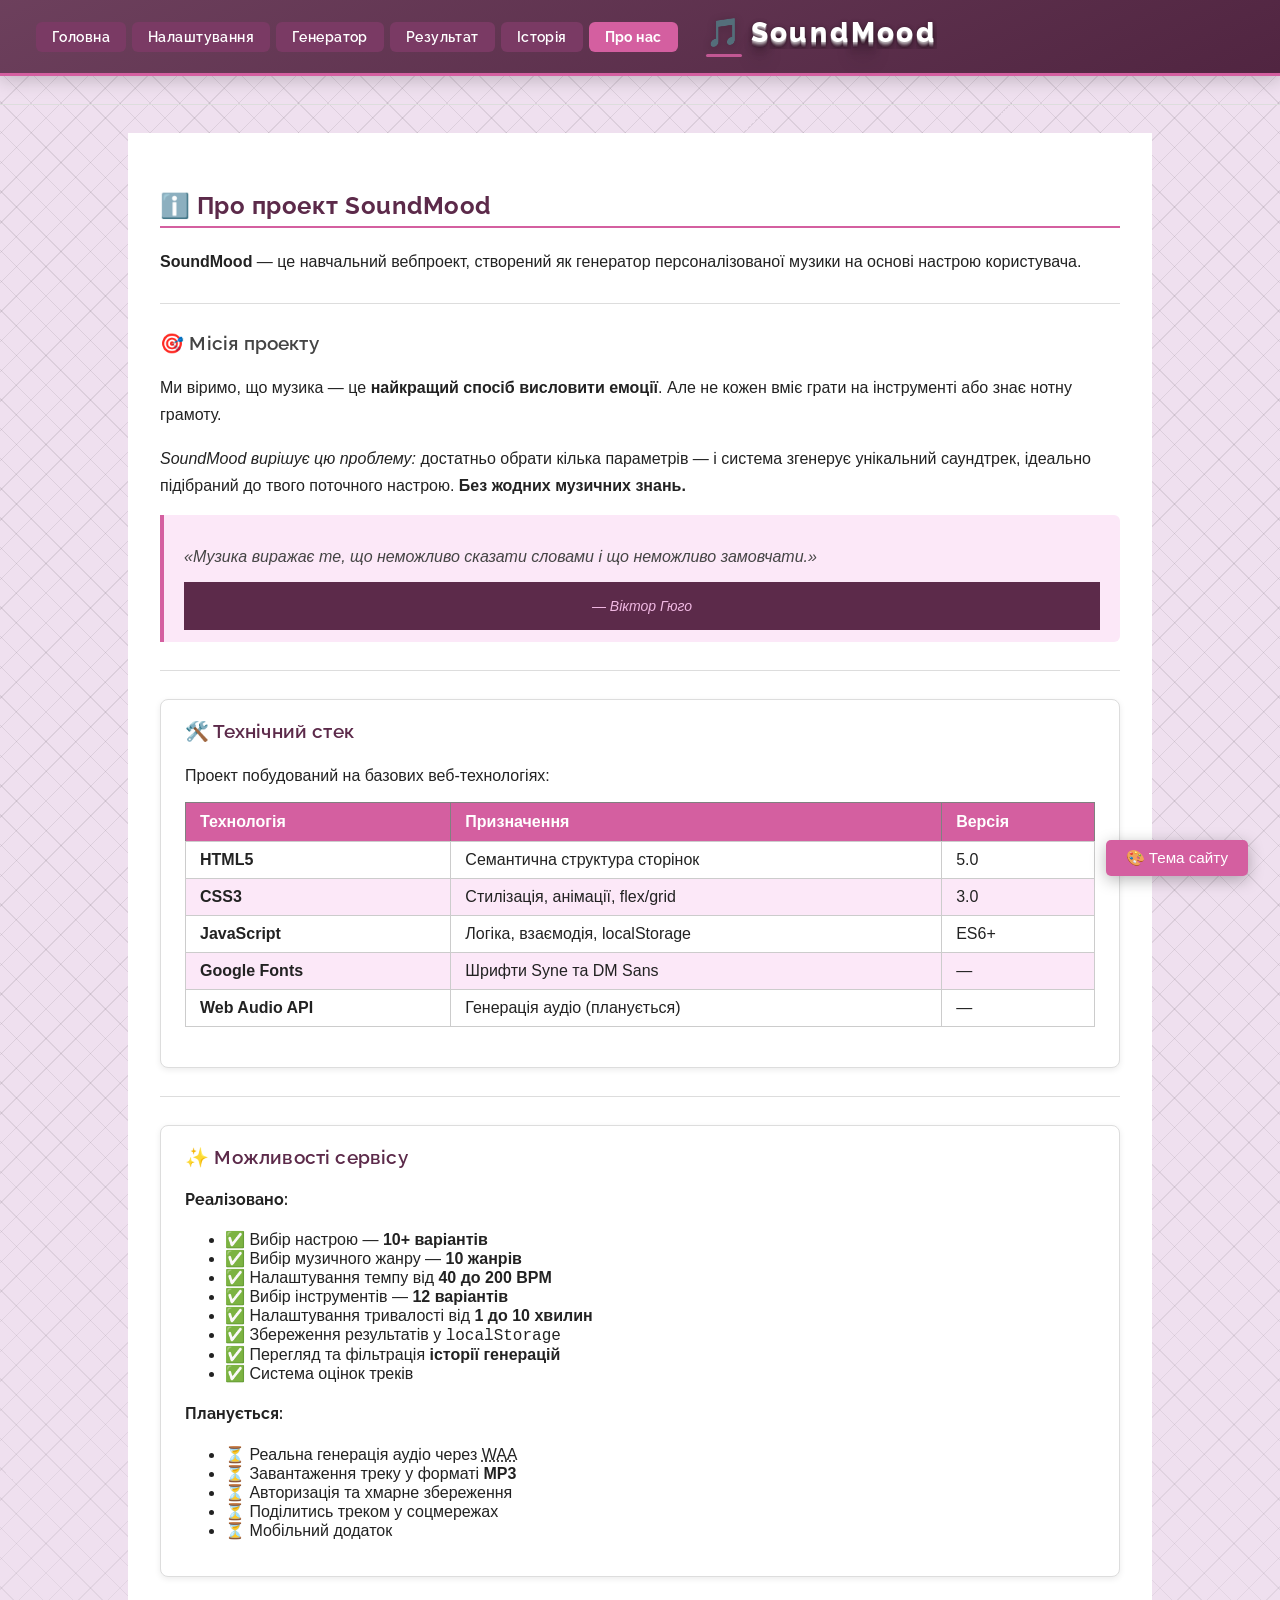
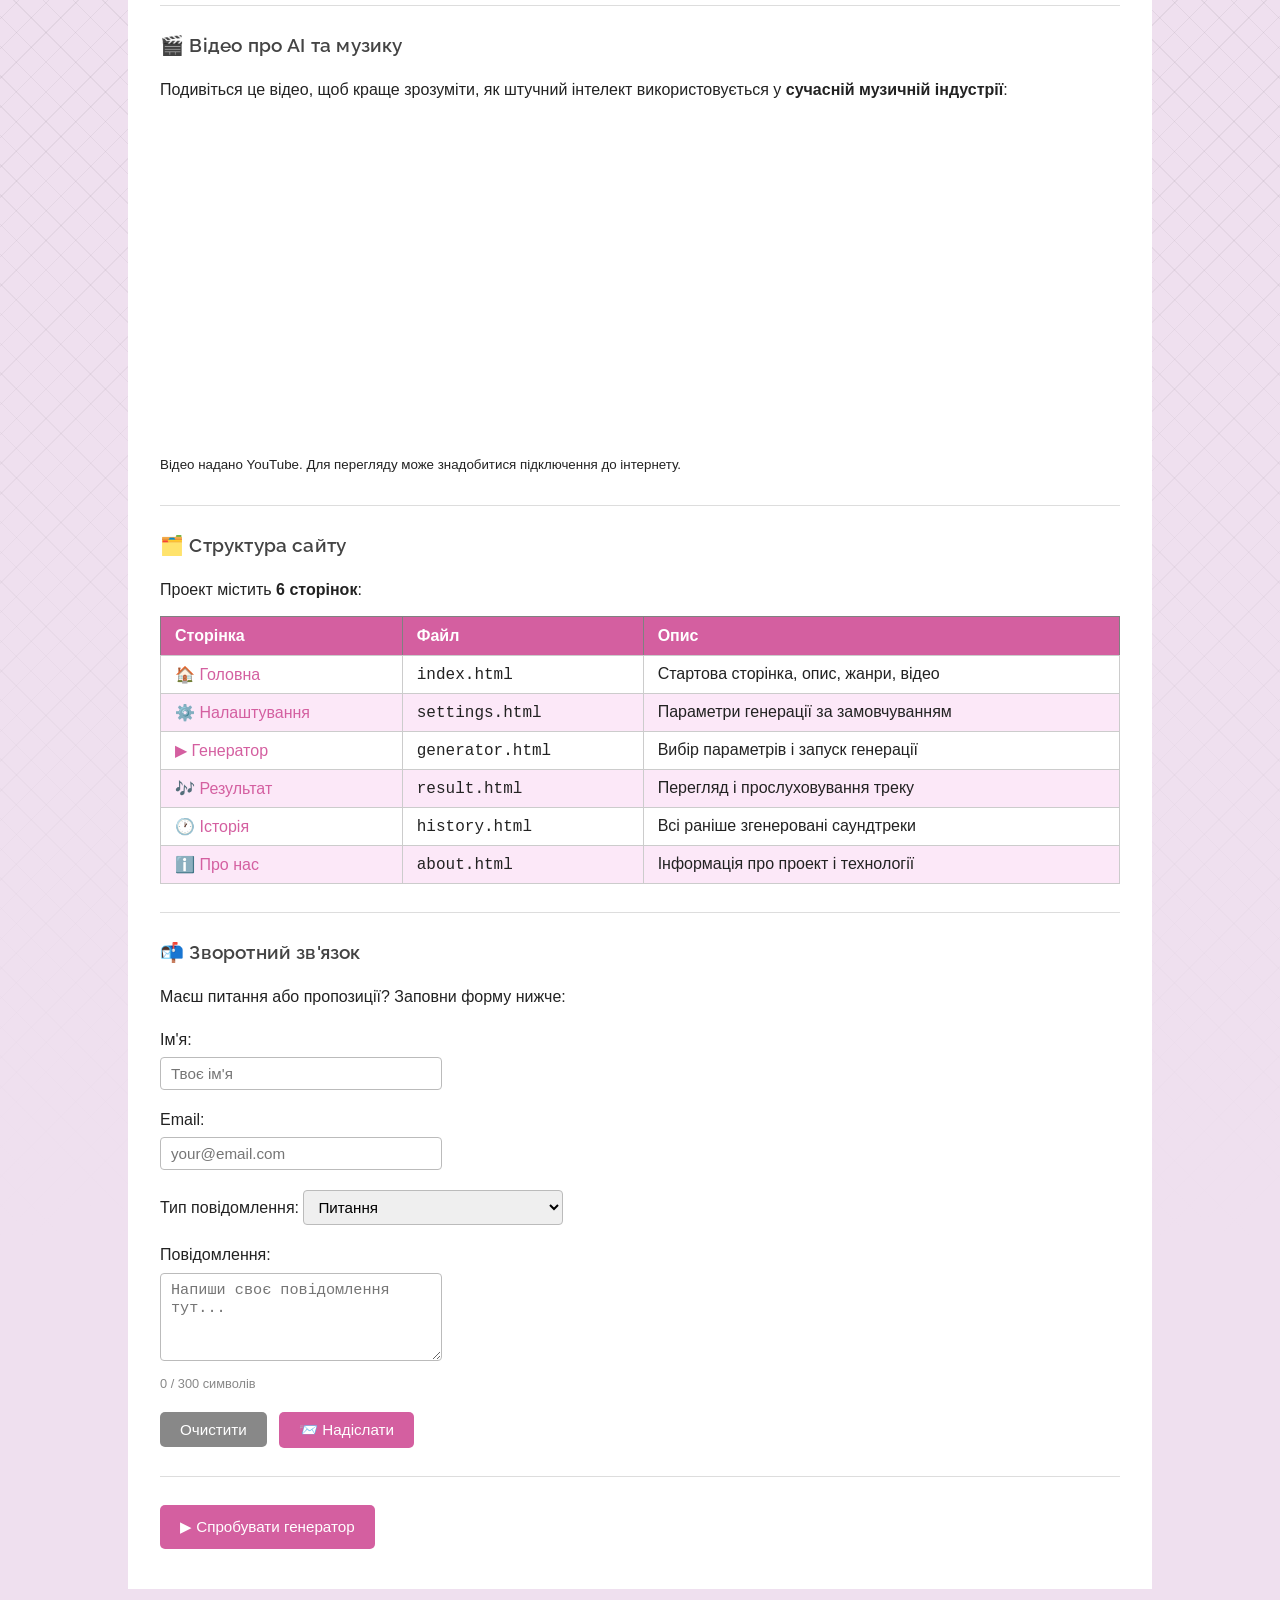
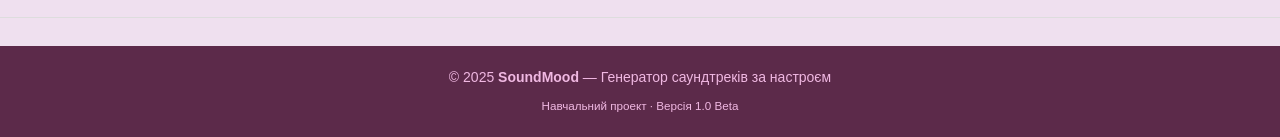
==== commit 1ad3fefa: "added paralax" ====
--- a/about.html
+++ b/about.html
@@ -4,7 +4,7 @@
     <meta charset="UTF-8"/>
     <meta name="viewport" content="width=device-width, initial-scale=1.0"/>
     <title>Про нас — SoundMood</title>
-    <link rel="stylesheet" href="css/style.css"/>
+    <link rel="stylesheet" href="style.css"/>
 </head>
 <body>
 
--- a/style.css
+++ b/style.css
@@ -0,0 +1,956 @@
+@import url('https://fonts.googleapis.com/css2?family=Raleway:wght@400;600;700;800&display=swap');
+
+/* ===== CSS Custom Properties — Default: Sakura ===== */
+:root {
+    --color-primary:     #5c2a4a;
+    --color-accent:      #d45fa0;
+    --color-accent-dark: #a83d7a;
+    --color-nav-bg:      #7a3a64;
+    --color-light-text:  #f0b8e2;
+    --color-light-bg:    #fce8f8;
+    --color-table-even:  #fce8f8;
+    --color-table-hover: #f5d0ef;
+    --color-body-bg:     #efe0ef;
+    --accent-rgb:        212, 95, 160;
+}
+
+/* ===== THEMES ===== */
+[data-theme="classic"] {
+    --color-primary:     #2c2c6c;
+    --color-accent:      #6c63ff;
+    --color-accent-dark: #4a42cc;
+    --color-nav-bg:      #3d3d8f;
+    --color-light-text:  #c0bfff;
+    --color-light-bg:    #f0efff;
+    --color-table-even:  #ececff;
+    --color-table-hover: #dcdcff;
+    --color-body-bg:     #f4f4f4;
+    --accent-rgb:        108, 99, 255;
+}
+
+[data-theme="amber"] {
+    --color-primary:     #7a3a00;
+    --color-accent:      #e07800;
+    --color-accent-dark: #b35a00;
+    --color-nav-bg:      #9e4e00;
+    --color-light-text:  #ffd9a0;
+    --color-light-bg:    #fff5e6;
+    --color-table-even:  #fff5e6;
+    --color-table-hover: #ffecd5;
+    --color-body-bg:     #fdf0d5;
+    --accent-rgb:        224, 120, 0;
+}
+
+[data-theme="neon"] {
+    --color-primary:     #0a2640;
+    --color-accent:      #00bfff;
+    --color-accent-dark: #0099cc;
+    --color-nav-bg:      #0e3d5c;
+    --color-light-text:  #9ee8ff;
+    --color-light-bg:    #e6f8ff;
+    --color-table-even:  #e6f8ff;
+    --color-table-hover: #ccefff;
+    --color-body-bg:     #d5f0fa;
+    --accent-rgb:        0, 191, 255;
+}
+
+[data-theme="ocean"] {
+    --color-primary:     #0a3d3a;
+    --color-accent:      #00a896;
+    --color-accent-dark: #008070;
+    --color-nav-bg:      #0d5450;
+    --color-light-text:  #9ee8e2;
+    --color-light-bg:    #e6f8f6;
+    --color-table-even:  #e6f8f6;
+    --color-table-hover: #ccefe8;
+    --color-body-bg:     #d5f0ec;
+    --accent-rgb:        0, 168, 150;
+}
+
+[data-theme="midnight"] {
+    --color-primary:     #1a0a3c;
+    --color-accent:      #9b5de5;
+    --color-accent-dark: #7c3aed;
+    --color-nav-bg:      #2d1060;
+    --color-light-text:  #d4aaff;
+    --color-light-bg:    #f2eaff;
+    --color-table-even:  #f2eaff;
+    --color-table-hover: #e5d5ff;
+    --color-body-bg:     #ede0ff;
+    --accent-rgb:        155, 93, 229;
+}
+
+/* ===== BASE ===== */
+body {
+    font-family: Arial, sans-serif;
+    font-size: 16px;
+    background-color: var(--color-body-bg);
+    background-image:
+        linear-gradient(to bottom, transparent 0%, transparent 30%, var(--color-body-bg) 85%),
+        repeating-linear-gradient( 45deg,
+            transparent 0px, transparent 20px,
+            rgba(0,0,0,0.08) 20px, rgba(0,0,0,0.08) 21px
+        ),
+        repeating-linear-gradient(-45deg,
+            transparent 0px, transparent 20px,
+            rgba(0,0,0,0.08) 20px, rgba(0,0,0,0.08) 21px
+        );
+    color: #222222;
+    margin: 0;
+    padding: 0;
+}
+
+h1, h2, h3, h4, h5, h6 {
+    font-family: 'Raleway', Arial, sans-serif;
+}
+
+h1 {
+    font-size: 2em;
+    font-weight: 800;
+    color: var(--color-primary);
+    margin-bottom: 6px;
+}
+
+h2 {
+    font-size: 1.5em;
+    font-weight: 700;
+    color: var(--color-primary);
+    border-bottom: 2px solid var(--color-accent);
+    padding-bottom: 6px;
+    margin-top: 30px;
+    letter-spacing: 0.02em;
+}
+
+h3 {
+    font-size: 1.2em;
+    font-weight: 600;
+    color: #444444;
+    letter-spacing: 0.01em;
+}
+
+p {
+    line-height: 1.7;
+    margin-bottom: 12px;
+}
+
+a {
+    color: var(--color-accent);
+    text-decoration: none;
+}
+
+a:hover {
+    text-decoration: underline;
+    color: var(--color-accent-dark);
+}
+
+table {
+    border-collapse: collapse;
+    width: 100%;
+    margin-bottom: 20px;
+}
+
+th {
+    background-color: var(--color-accent);
+    color: #ffffff;
+    padding: 10px 14px;
+    text-align: left;
+}
+
+td {
+    padding: 9px 14px;
+    border: 1px solid #cccccc;
+}
+
+tr:nth-child(even) {
+    background-color: var(--color-table-even);
+}
+
+tr:hover {
+    background-color: var(--color-table-hover);
+}
+
+fieldset {
+    border: 1px solid #cccccc;
+    border-radius: 6px;
+    padding: 16px 20px;
+    margin-bottom: 16px;
+}
+
+legend {
+    padding: 0 8px;
+    color: var(--color-primary);
+}
+
+input[type="text"],
+input[type="email"],
+input[type="search"],
+input[type="number"],
+select,
+textarea {
+    border: 1px solid #bbbbbb;
+    border-radius: 4px;
+    padding: 7px 10px;
+    font-size: 0.95em;
+    width: 260px;
+    margin-top: 4px;
+}
+
+input[type="text"]:focus,
+input[type="email"]:focus,
+input[type="search"]:focus,
+input[type="number"]:focus,
+select:focus,
+textarea:focus {
+    outline: none;
+    border-color: var(--color-accent);
+    box-shadow: 0 0 0 2px rgba(var(--accent-rgb), 0.2);
+}
+
+blockquote {
+    border-left: 4px solid var(--color-accent);
+    background-color: var(--color-light-bg);
+    margin: 16px 0;
+    padding: 12px 20px;
+    font-style: italic;
+    color: #444444;
+    border-radius: 0 6px 6px 0;
+}
+
+hr {
+    border: none;
+    border-top: 1px solid #dddddd;
+    margin: 28px 0;
+}
+
+header {
+    background:
+        linear-gradient(155deg, rgba(255,255,255,0.10) 0%, rgba(0,0,0,0.12) 100%),
+        var(--color-primary);
+    color: #ffffff;
+    padding: 16px 36px;
+    display: flex;
+    align-items: center;
+    flex-wrap: wrap;
+    gap: 10px 28px;
+    border-bottom: 3px solid var(--color-accent);
+    box-shadow: 0 3px 18px rgba(0, 0, 0, 0.22);
+    position: relative;
+}
+
+header h1 {
+    font-family: 'Raleway', Arial, sans-serif;
+    font-weight: 800;
+    color: #ffffff;
+    margin: 0;
+    font-size: 1.75em;
+    letter-spacing: 0.06em;
+    text-shadow: 0 2px 10px rgba(0, 0, 0, 0.22);
+    flex: 1;
+    min-width: 160px;
+    order: 1;
+    white-space: nowrap;
+    cursor: pointer;
+    user-select: none;
+}
+
+/* ── Літери всередині лого ── */
+.logo-s {
+    color: #ffffff;
+    text-shadow:
+        0  1px 0   rgba(255,255,255,.30),
+        0  2px 0   rgba(255,255,255,.25),
+        0  3px 0   rgba(255,255,255,.18),
+        0  4px 0   rgba(255,255,255,.12),
+        0  5px 0   rgba(255,255,255,.08),
+        0  6px 1px rgba(0,0,0,.10),
+        0  0  5px  rgba(0,0,0,.10),
+        0  1px 3px rgba(0,0,0,.25),
+        0  3px 5px rgba(0,0,0,.18),
+        0  5px 10px rgba(0,0,0,.22),
+        0 10px 10px rgba(0,0,0,.18),
+        0 20px 20px rgba(0,0,0,.12);
+}
+
+.logo-h {
+    display: inline-block;
+    /* clip-path замість overflow:hidden — не зміщує baseline */
+    clip-path: inset(0);
+    max-width: 2.5ch;
+    opacity: 1;
+    vertical-align: baseline;
+    /* стиль для "ound" і "ood" */
+    color: #ffffff;
+    letter-spacing: .1em;
+    text-shadow:
+        0  1px 0   rgba(255,255,255,.30),
+        0  2px 0   rgba(255,255,255,.25),
+        0  3px 0   rgba(255,255,255,.18),
+        0  4px 0   rgba(255,255,255,.12),
+        0  5px 0   rgba(255,255,255,.08),
+        0  6px 1px rgba(0,0,0,.10),
+        0  0  5px  rgba(0,0,0,.10),
+        0  1px 3px rgba(0,0,0,.25),
+        0  3px 5px rgba(0,0,0,.18),
+        0  5px 10px rgba(0,0,0,.22),
+        0 10px 10px rgba(0,0,0,.18),
+        0 20px 20px rgba(0,0,0,.12);
+    /* Плавна поява при перемиканні compact → expanded */
+    transition: max-width 0.35s ease, opacity 0.28s ease;
+}
+
+/* Compact-режим: літери приховані */
+header h1.logo-compact .logo-h {
+    max-width: 0;
+    opacity: 0;
+    /* Швидке зникнення при прибиранні курсора */
+    transition: max-width 0.18s ease 0s, opacity 0.14s ease 0s;
+}
+
+/* Compact + hover: літери вилазять по черзі */
+header h1.logo-compact:hover .logo-h {
+    max-width: 2.5ch;
+    opacity: 1;
+}
+header h1.logo-compact:hover .lh1 { transition: max-width 0.30s ease 0.00s, opacity 0.24s ease 0.00s; }
+header h1.logo-compact:hover .lh2 { transition: max-width 0.30s ease 0.07s, opacity 0.24s ease 0.07s; }
+header h1.logo-compact:hover .lh3 { transition: max-width 0.30s ease 0.14s, opacity 0.24s ease 0.14s; }
+header h1.logo-compact:hover .lh4 { transition: max-width 0.30s ease 0.21s, opacity 0.24s ease 0.21s; }
+header h1.logo-compact:hover .lh5 { transition: max-width 0.30s ease 0.28s, opacity 0.24s ease 0.28s; }
+header h1.logo-compact:hover .lh6 { transition: max-width 0.30s ease 0.35s, opacity 0.24s ease 0.35s; }
+header h1.logo-compact:hover .lh7 { transition: max-width 0.30s ease 0.42s, opacity 0.24s ease 0.42s; }
+
+/* Акцентна риска під логотипом */
+header h1::after {
+    content: '';
+    display: block;
+    width: 36px;
+    height: 3px;
+    background: var(--color-accent);
+    border-radius: 2px;
+    margin-top: 5px;
+    opacity: 0.85;
+}
+
+header > p {
+    /* Підзаголовок прибираємо — він дублюється в hero-банері */
+    display: none;
+}
+
+nav ul {
+    list-style: none;
+    margin: 0;
+    padding: 0;
+    display: flex;
+    flex-wrap: wrap;
+    gap: 6px;
+    order: 2;
+}
+
+nav ul li {
+    display: inline;
+}
+
+nav ul li a {
+    display: inline-block;
+    padding: 7px 16px;
+    background-color: var(--color-nav-bg);
+    color: #ffffff;
+    border-radius: 6px;
+    font-family: 'Raleway', Arial, sans-serif;
+    font-size: 0.88em;
+    font-weight: 600;
+    letter-spacing: 0.03em;
+    text-decoration: none;
+    transition: background-color 0.2s, transform 0.15s;
+}
+
+nav ul li a:hover {
+    background-color: var(--color-accent);
+    color: #ffffff;
+    text-decoration: none;
+    transform: translateY(-2px);
+}
+
+nav ul li a:active {
+    background-color: var(--color-accent-dark);
+    transform: translateY(0);
+}
+
+nav ul li a.nav-active {
+    background-color: var(--color-accent);
+    font-weight: 700;
+}
+
+main {
+    max-width: 960px;
+    margin: 0 auto;
+    padding: 28px 32px;
+    background-color: #ffffff;
+    min-height: 70vh;
+}
+
+footer {
+    background-color: var(--color-primary);
+    color: var(--color-light-text);
+    text-align: center;
+    padding: 16px 32px;
+    font-size: 0.875em;
+    margin-top: 0;
+}
+
+footer p {
+    margin: 4px 0;
+    color: var(--color-light-text);
+}
+
+.btn {
+    display: inline-block;
+    padding: 9px 20px;
+    background-color: var(--color-accent);
+    color: #ffffff;
+    border: none;
+    border-radius: 5px;
+    font-size: 0.95em;
+    cursor: pointer;
+    text-decoration: none;
+    transition: background-color 0.2s, transform 0.2s;
+}
+
+.btn:hover {
+    background-color: var(--color-accent-dark);
+    color: #ffffff;
+    text-decoration: none;
+    transform: scale(1.06);
+    transition: background-color 0.2s, transform 0.2s;
+}
+
+.highlight {
+    background-color: var(--color-light-bg);
+    border: 1px solid var(--color-accent);
+    border-radius: 6px;
+    padding: 14px 18px;
+    margin: 16px 0;
+    color: var(--color-primary);
+    font-weight: bold;
+}
+
+.card {
+    background-color: #ffffff;
+    border: 1px solid #dddddd;
+    border-radius: 8px;
+    padding: 20px 24px;
+    margin-bottom: 20px;
+    box-shadow: 0 2px 6px rgba(0, 0, 0, 0.08);
+}
+
+.card h3 {
+    margin-top: 0;
+    color: var(--color-primary);
+}
+
+.warning {
+    color: #cc4400;
+    background-color: #fff4f0;
+    border-left: 4px solid #cc4400;
+    padding: 10px 16px;
+    border-radius: 0 4px 4px 0;
+    font-size: 0.9em;
+}
+
+.badge {
+    display: inline-block;
+    background-color: var(--color-accent);
+    color: #ffffff;
+    font-size: 0.75em;
+    padding: 3px 9px;
+    border-radius: 99px;
+    font-weight: bold;
+    letter-spacing: 0.03em;
+}
+
+button[type="submit"],
+button[type="button"] {
+    background-color: var(--color-accent);
+    color: #ffffff;
+    border: none;
+    padding: 9px 20px;
+    border-radius: 5px;
+    font-size: 0.95em;
+    cursor: pointer;
+    margin-right: 8px;
+    margin-top: 6px;
+    transition: background-color 0.2s;
+}
+
+button[type="submit"]:hover,
+button[type="button"]:hover {
+    background-color: var(--color-accent-dark);
+}
+
+button[type="reset"] {
+    background-color: #888888;
+    color: #ffffff;
+    border: none;
+    padding: 9px 20px;
+    border-radius: 5px;
+    font-size: 0.95em;
+    cursor: pointer;
+    margin-right: 8px;
+    margin-top: 6px;
+    transition: background-color 0.2s;
+}
+
+button[type="reset"]:hover {
+    background-color: #555555;
+}
+
+/* ===== HERO PARALLAX BANNER ===== */
+.hero-banner {
+    position: relative;
+    height: 84vh;
+    min-height: 500px;
+    overflow: hidden;
+    display: flex;
+    align-items: center;
+    justify-content: center;
+}
+
+.hero-parallax-bg {
+    position: absolute;
+    top: -30%;
+    left: 0;
+    right: 0;
+    bottom: -30%;
+    background:
+        linear-gradient(rgba(255,255,255,0.22), rgba(255,255,255,0.22)),
+        radial-gradient(ellipse at 22% 65%, rgba(var(--accent-rgb), 0.55) 0%, transparent 52%),
+        radial-gradient(ellipse at 78% 20%, rgba(var(--accent-rgb), 0.38) 0%, transparent 45%),
+        radial-gradient(ellipse at 55% 90%, rgba(var(--accent-rgb), 0.28) 0%, transparent 40%),
+        var(--color-primary);
+    will-change: transform;
+}
+
+/* Нотки, що летять вгору */
+.hero-notes {
+    position: absolute;
+    inset: 0;
+    pointer-events: none;
+    overflow: hidden;
+}
+
+.note {
+    position: absolute;
+    bottom: -10%;
+    color: rgba(255, 255, 255, 0.85);
+    animation: noteFloat linear infinite;
+    user-select: none;
+    line-height: 1;
+    transition: translate 0.35s ease-out;
+}
+
+.n1  { left:  5%; font-size: 2.4em; animation-duration: 13s; animation-delay:   0s; }
+.n2  { left: 14%; font-size: 1.6em; animation-duration:  9s; animation-delay:  -3s; }
+.n3  { left: 25%; font-size: 2.9em; animation-duration: 16s; animation-delay:  -7s; }
+.n4  { left: 37%; font-size: 1.5em; animation-duration: 11s; animation-delay:  -1s; }
+.n5  { left: 50%; font-size: 2.2em; animation-duration: 12s; animation-delay:  -9s; }
+.n6  { left: 63%; font-size: 1.9em; animation-duration:  8s; animation-delay:  -4s; }
+.n7  { left: 74%; font-size: 2.6em; animation-duration: 14s; animation-delay:  -2s; }
+.n8  { left: 87%; font-size: 1.7em; animation-duration: 10s; animation-delay:  -6s; }
+.n9  { left: 43%; font-size: 3.2em; animation-duration: 19s; animation-delay: -12s; }
+.n10 { left:  2%; font-size: 1.3em; animation-duration:  8s; animation-delay:  -5s; }
+.n11 { left:  9%; font-size: 2.1em; animation-duration: 15s; animation-delay: -10s; }
+.n12 { left: 19%; font-size: 1.5em; animation-duration:  9s; animation-delay:  -2s; }
+.n13 { left: 30%; font-size: 2.7em; animation-duration: 13s; animation-delay:  -8s; }
+.n14 { left: 34%; font-size: 1.8em; animation-duration:  8s; animation-delay:  -4s; }
+.n15 { left: 47%; font-size: 1.6em; animation-duration: 10s; animation-delay:  -3s; }
+.n16 { left: 55%; font-size: 3.1em; animation-duration: 18s; animation-delay: -14s; }
+.n17 { left: 59%; font-size: 1.5em; animation-duration:  9s; animation-delay:  -7s; }
+.n18 { left: 68%; font-size: 2.5em; animation-duration: 12s; animation-delay:  -1s; }
+.n19 { left: 78%; font-size: 1.8em; animation-duration:  8s; animation-delay:  -5s; }
+.n20 { left: 83%; font-size: 2.8em; animation-duration: 16s; animation-delay: -11s; }
+.n21 { left: 92%; font-size: 1.4em; animation-duration: 10s; animation-delay:  -6s; }
+.n22 { left: 97%; font-size: 2.0em; animation-duration: 14s; animation-delay:  -9s; }
+.n23 { left: 11%; font-size: 3.4em; animation-duration: 21s; animation-delay: -15s; }
+.n24 { left: 70%; font-size: 1.2em; animation-duration:  7s; animation-delay:  -3s; }
+.n25 { left: 89%; font-size: 2.3em; animation-duration: 11s; animation-delay: -16s; }
+
+@keyframes noteFloat {
+    0%   { transform: translateY(0)      rotate(-8deg); opacity: 0;    }
+    7%   {                                              opacity: 0.55; }
+    85%  {                                              opacity: 0.35; }
+    100% { transform: translateY(-115vh) rotate(18deg); opacity: 0;    }
+}
+
+/* Саббуфери-декорації */
+.hero-subs {
+    position: absolute;
+    inset: 0;
+    pointer-events: none;
+}
+
+.subwoofer {
+    position: absolute;
+    border-radius: 50%;
+    pointer-events: auto;
+    cursor: pointer;
+    overflow: visible;
+    /* Зовнішнє кільце рамки */
+    box-shadow:
+        0 0 0 3px  rgba(255,255,255,0.18),
+        0 0 0 6px  rgba(0,0,0,0.25),
+        0 0 0 10px rgba(255,255,255,0.07),
+        0 8px 32px rgba(0,0,0,0.35);
+    background: radial-gradient(circle,
+        rgba(0,0,0,0.75)   0%,      /* пилозахисний ковпак — центр */
+        rgba(0,0,0,0.72)   10%,
+        rgba(255,255,255,0.20) 12%,  /* бліквкільце ковпака */
+        rgba(0,0,0,0.60)   14%,
+        rgba(0,0,0,0.55)   38%,      /* конус дифузора */
+        rgba(255,255,255,0.15) 40%,  /* підвіс (surround) */
+        rgba(0,0,0,0.40)   43%,
+        rgba(0,0,0,0.32)   58%,      /* центруюча шайба */
+        rgba(255,255,255,0.10) 61%,  /* внутрішній край рамки */
+        rgba(0,0,0,0.22)   64%,
+        rgba(0,0,0,0.10)   76%,
+        rgba(255,255,255,0.14) 79%,  /* зовнішній торець рамки */
+        rgba(0,0,0,0.08)   82%,
+        transparent        88%
+    );
+    transition: filter 0.15s, box-shadow 0.15s;
+}
+
+/* Три розміри */
+.sw-1 { width: 230px; height: 230px; left:  -55px; bottom:  55px; }
+.sw-2 { width: 155px; height: 155px; right:  7%;   top:     10%;  }
+.sw-3 { width:  96px; height:  96px; right: 24%;   top:     50%;  }
+
+/* Вібрація при наведенні */
+.subwoofer:hover {
+    animation: swVibrate 0.10s linear infinite;
+    filter: brightness(1.25) drop-shadow(0 0 14px rgba(var(--accent-rgb), 0.7));
+    box-shadow:
+        0 0 0 3px  rgba(255,255,255,0.30),
+        0 0 0 6px  rgba(0,0,0,0.20),
+        0 0 0 14px rgba(var(--accent-rgb), 0.20),
+        0 8px 40px rgba(0,0,0,0.40);
+}
+
+@keyframes swVibrate {
+    0%   { transform: translate( 0px,  0px) scale(1.000); }
+    14%  { transform: translate(-3px,  1px) scale(1.014); }
+    28%  { transform: translate( 3px, -2px) scale(0.986); }
+    42%  { transform: translate(-2px,  3px) scale(1.010); }
+    57%  { transform: translate( 2px, -1px) scale(0.990); }
+    71%  { transform: translate(-3px,  2px) scale(1.016); }
+    85%  { transform: translate( 3px, -2px) scale(0.984); }
+    100% { transform: translate(-1px,  1px) scale(1.000); }
+}
+
+/* Хвилі звуку — невидимі за замовчуванням */
+.sw-ripple {
+    position: absolute;
+    inset: 0;
+    border-radius: 50%;
+    border: 2.5px solid rgba(255,255,255,0);
+    pointer-events: none;
+}
+
+/* Запускаємо хвилі тільки при hover */
+.subwoofer:hover .sw-ripple:nth-child(1) {
+    animation: swRipple 1.5s ease-out infinite 0.00s;
+}
+.subwoofer:hover .sw-ripple:nth-child(2) {
+    animation: swRipple 1.5s ease-out infinite 0.50s;
+}
+.subwoofer:hover .sw-ripple:nth-child(3) {
+    animation: swRipple 1.5s ease-out infinite 1.00s;
+}
+
+@keyframes swRipple {
+    0%   { transform: scale(1.0); border-color: rgba(255,255,255,0.55); opacity: 1;   }
+    100% { transform: scale(3.2); border-color: rgba(255,255,255,0.00); opacity: 0;   }
+}
+
+/* Анімовані стовпці звукової хвилі внизу банера */
+.hero-wave {
+    position: absolute;
+    bottom: 0;
+    left: 0;
+    right: 0;
+    height: 76px;
+    display: flex;
+    align-items: flex-end;
+    gap: 3px;
+    overflow: hidden;
+}
+
+.hero-wave span {
+    flex: 1;
+    background: rgba(255, 255, 255, 0.42);
+    border-radius: 3px 3px 0 0;
+    transform-origin: bottom center;
+    min-height: 6px;
+    animation: waveBar ease-in-out infinite alternate;
+}
+
+.hero-wave span:nth-child(1)  { height: 28px; animation-duration: 0.90s; animation-delay: 0.00s; }
+.hero-wave span:nth-child(2)  { height: 50px; animation-duration: 1.10s; animation-delay: 0.08s; }
+.hero-wave span:nth-child(3)  { height: 36px; animation-duration: 0.70s; animation-delay: 0.16s; }
+.hero-wave span:nth-child(4)  { height: 62px; animation-duration: 1.30s; animation-delay: 0.04s; }
+.hero-wave span:nth-child(5)  { height: 44px; animation-duration: 0.85s; animation-delay: 0.22s; }
+.hero-wave span:nth-child(6)  { height: 70px; animation-duration: 1.15s; animation-delay: 0.12s; }
+.hero-wave span:nth-child(7)  { height: 54px; animation-duration: 0.95s; animation-delay: 0.20s; }
+.hero-wave span:nth-child(8)  { height: 76px; animation-duration: 1.00s; animation-delay: 0.00s; }
+.hero-wave span:nth-child(9)  { height: 58px; animation-duration: 0.75s; animation-delay: 0.18s; }
+.hero-wave span:nth-child(10) { height: 68px; animation-duration: 1.25s; animation-delay: 0.09s; }
+.hero-wave span:nth-child(11) { height: 42px; animation-duration: 0.80s; animation-delay: 0.26s; }
+.hero-wave span:nth-child(12) { height: 56px; animation-duration: 1.05s; animation-delay: 0.06s; }
+.hero-wave span:nth-child(13) { height: 32px; animation-duration: 0.88s; animation-delay: 0.14s; }
+.hero-wave span:nth-child(14) { height: 52px; animation-duration: 1.20s; animation-delay: 0.22s; }
+.hero-wave span:nth-child(15) { height: 24px; animation-duration: 0.65s; animation-delay: 0.10s; }
+.hero-wave span:nth-child(16) { height: 40px; animation-duration: 0.92s; animation-delay: 0.18s; }
+.hero-wave span:nth-child(17) { height: 64px; animation-duration: 1.18s; animation-delay: 0.03s; }
+.hero-wave span:nth-child(18) { height: 34px; animation-duration: 0.72s; animation-delay: 0.25s; }
+.hero-wave span:nth-child(19) { height: 48px; animation-duration: 1.08s; animation-delay: 0.11s; }
+.hero-wave span:nth-child(20) { height: 26px; animation-duration: 0.82s; animation-delay: 0.20s; }
+
+@keyframes waveBar {
+    from { transform: scaleY(0.18); opacity: 0.28; }
+    to   { transform: scaleY(1);    opacity: 0.55; }
+}
+
+/* Текст і кнопки всередині банера */
+.hero-content {
+    position: relative;
+    z-index: 2;
+    text-align: center;
+    color: #ffffff;
+    padding: 0 28px;
+    max-width: 720px;
+}
+
+.hero-label {
+    display: inline-block;
+    font-size: 0.78em;
+    letter-spacing: 0.14em;
+    text-transform: uppercase;
+    color: rgba(255, 255, 255, 0.62);
+    margin: 0 0 18px;
+    line-height: 1;
+}
+
+.hero-title {
+    font-family: 'Raleway', Arial, sans-serif;
+    font-size: clamp(1.9em, 5vw, 3.3em);
+    font-weight: 800;
+    letter-spacing: 0.03em;
+    line-height: 1.15;
+    margin: 0 0 18px;
+    color: #ffffff;
+    text-shadow: 0 3px 28px rgba(0, 0, 0, 0.22);
+    border: none;
+    padding: 0;
+}
+
+.hero-sub {
+    font-size: clamp(0.95em, 2vw, 1.12em);
+    color: rgba(255, 255, 255, 0.76);
+    margin: 0 0 36px;
+    line-height: 1.7;
+}
+
+.hero-cta {
+    display: flex;
+    gap: 14px;
+    justify-content: center;
+    flex-wrap: wrap;
+}
+
+.hero-btn-main {
+    background-color: #ffffff;
+    color: var(--color-primary);
+    font-weight: bold;
+    padding: 13px 30px;
+    font-size: 1em;
+}
+
+.hero-btn-main:hover {
+    background-color: rgba(255, 255, 255, 0.88);
+    color: var(--color-primary);
+    text-decoration: none;
+}
+
+.hero-btn-alt {
+    background-color: rgba(255, 255, 255, 0.1);
+    color: #ffffff;
+    border: 1.5px solid rgba(255, 255, 255, 0.55);
+    padding: 12px 28px;
+    font-size: 1em;
+}
+
+.hero-btn-alt:hover {
+    background-color: rgba(255, 255, 255, 0.2);
+    color: #ffffff;
+    border-color: #ffffff;
+    text-decoration: none;
+}
+
+/* ===== THEME SWITCHER ===== */
+.theme-switcher {
+    position: fixed;
+    bottom: 24px;
+    right: 24px;
+    z-index: 1000;
+}
+
+.theme-toggle-btn {
+    background-color: var(--color-primary);
+    color: #ffffff;
+    border: none;
+    border-radius: 50px;
+    padding: 10px 18px;
+    cursor: pointer;
+    font-size: 0.88em;
+    font-family: Arial, sans-serif;
+    box-shadow: 0 4px 16px rgba(0, 0, 0, 0.28);
+    display: flex;
+    align-items: center;
+    gap: 7px;
+    transition: background-color 0.2s, transform 0.15s;
+    white-space: nowrap;
+}
+
+.theme-toggle-btn:hover {
+    background-color: var(--color-accent);
+    transform: scale(1.05);
+}
+
+.theme-menu {
+    position: absolute;
+    bottom: calc(100% + 12px);
+    right: 0;
+    background: #ffffff;
+    border-radius: 14px;
+    box-shadow: 0 6px 30px rgba(0, 0, 0, 0.18);
+    padding: 10px;
+    display: none;
+    min-width: 215px;
+}
+
+.theme-menu.open {
+    display: block;
+    animation: themMenuIn 0.18s ease;
+}
+
+@keyframes themMenuIn {
+    from { opacity: 0; transform: translateY(8px); }
+    to   { opacity: 1; transform: translateY(0); }
+}
+
+.theme-menu-title {
+    font-size: 0.75em;
+    color: #999;
+    text-transform: uppercase;
+    letter-spacing: 0.07em;
+    padding: 4px 10px 8px;
+    border-bottom: 1px solid #eeeeee;
+    margin-bottom: 6px;
+    font-family: Arial, sans-serif;
+}
+
+.theme-option {
+    display: flex;
+    align-items: center;
+    gap: 10px;
+    padding: 8px 10px;
+    border-radius: 8px;
+    cursor: pointer;
+    transition: background 0.12s;
+    border: none;
+    background: none;
+    width: 100%;
+    text-align: left;
+    font-size: 0.9em;
+    font-family: Arial, sans-serif;
+    color: #222222;
+}
+
+.theme-option:hover {
+    background-color: #f5f5f5;
+}
+
+.theme-option.active {
+    background-color: #f0f0f0;
+    font-weight: bold;
+}
+
+.theme-swatch {
+    width: 22px;
+    height: 22px;
+    border-radius: 50%;
+    border: 2px solid rgba(0, 0, 0, 0.1);
+    flex-shrink: 0;
+}
+
+.theme-option-name {
+    flex: 1;
+}
+
+.theme-option-check {
+    font-size: 0.8em;
+    color: #888;
+    width: 14px;
+}
+
+/* ===== RESPONSIVE ===== */
+@media screen and (max-width: 768px) {
+    main {
+        padding: 18px 16px;
+    }
+
+    header {
+        padding: 14px 16px;
+        gap: 10px 16px;
+    }
+
+    header h1 {
+        font-size: 1.4em;
+    }
+
+    nav ul {
+        flex-direction: column;
+        gap: 4px;
+        width: 100%;
+    }
+
+    nav ul li a {
+        display: block;
+    }
+
+    table {
+        font-size: 0.85em;
+    }
+
+    input[type="text"],
+    input[type="email"],
+    input[type="search"],
+    input[type="number"],
+    select,
+    textarea {
+        width: 100%;
+    }
+
+    .theme-switcher {
+        bottom: 16px;
+        right: 16px;
+    }
+
+    .hero-banner {
+        height: 72vh;
+        min-height: 420px;
+    }
+
+    .hero-wave {
+        gap: 2px;
+    }
+}
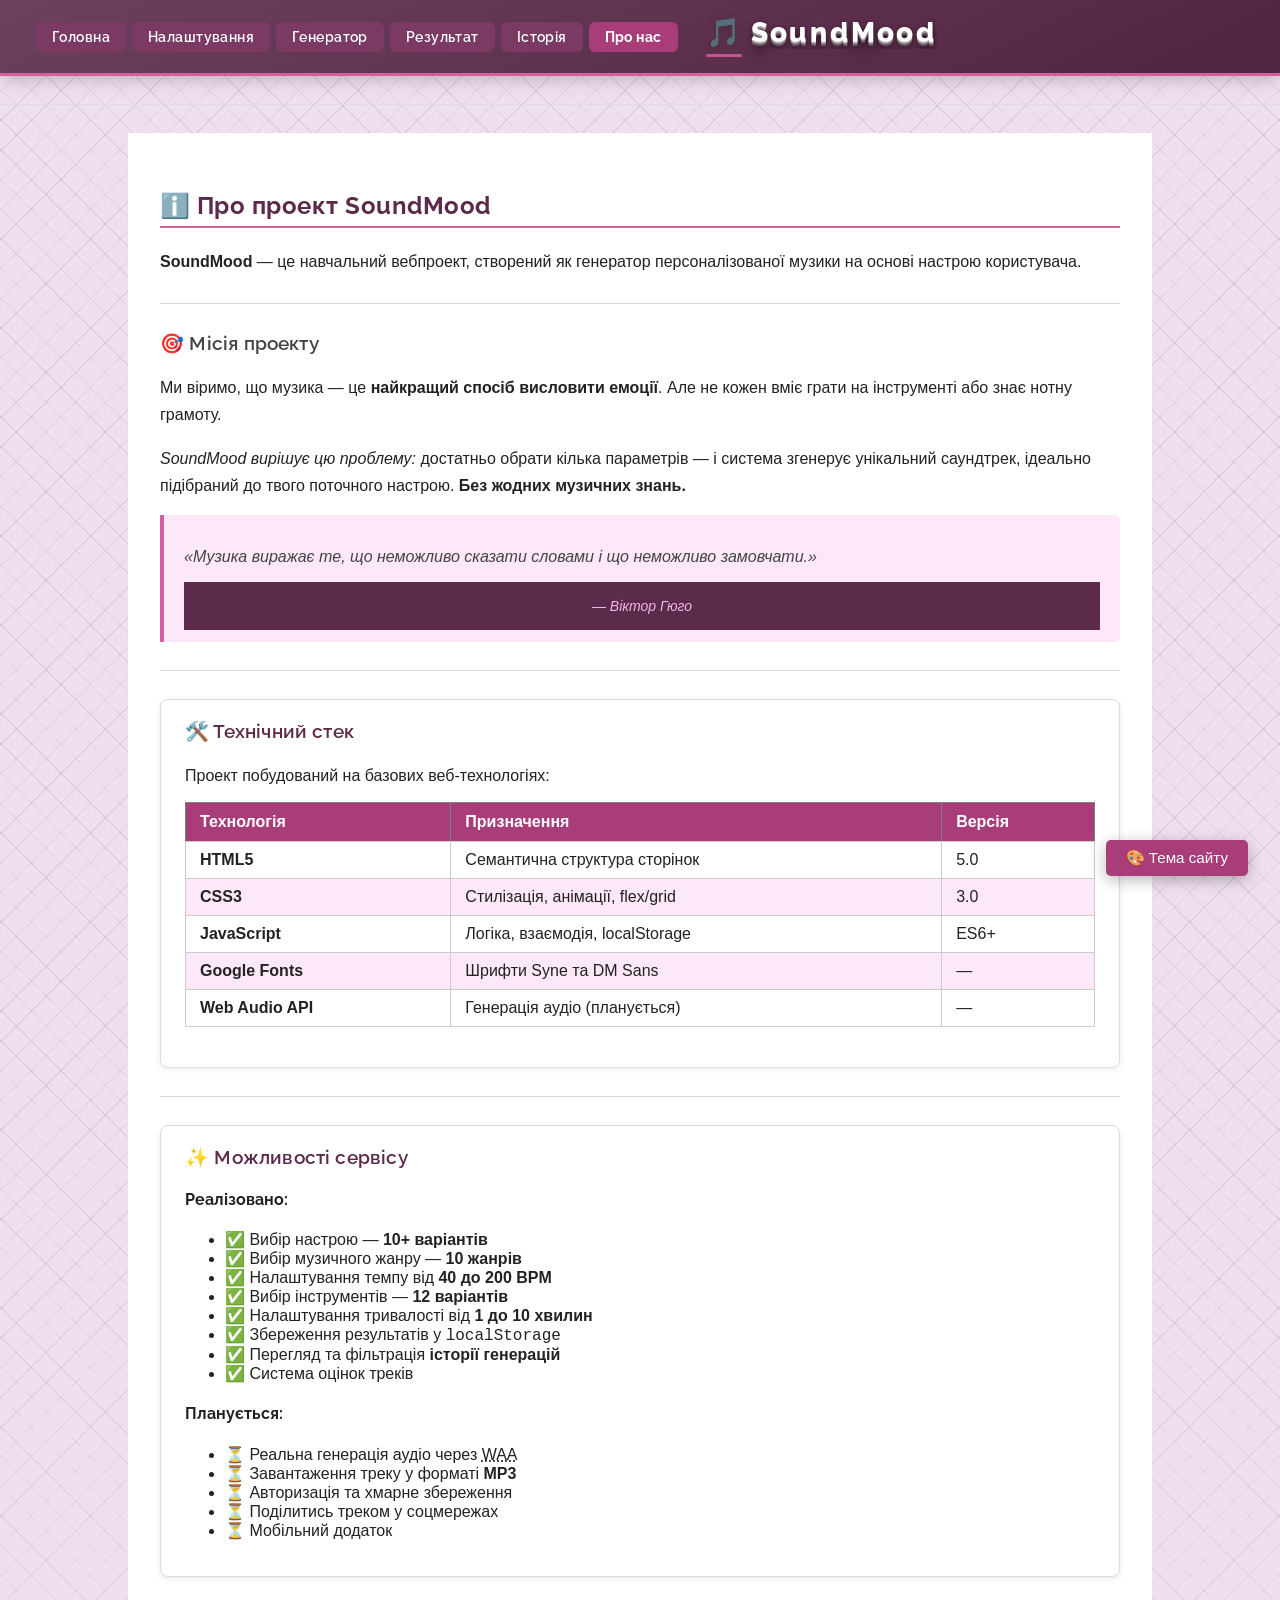
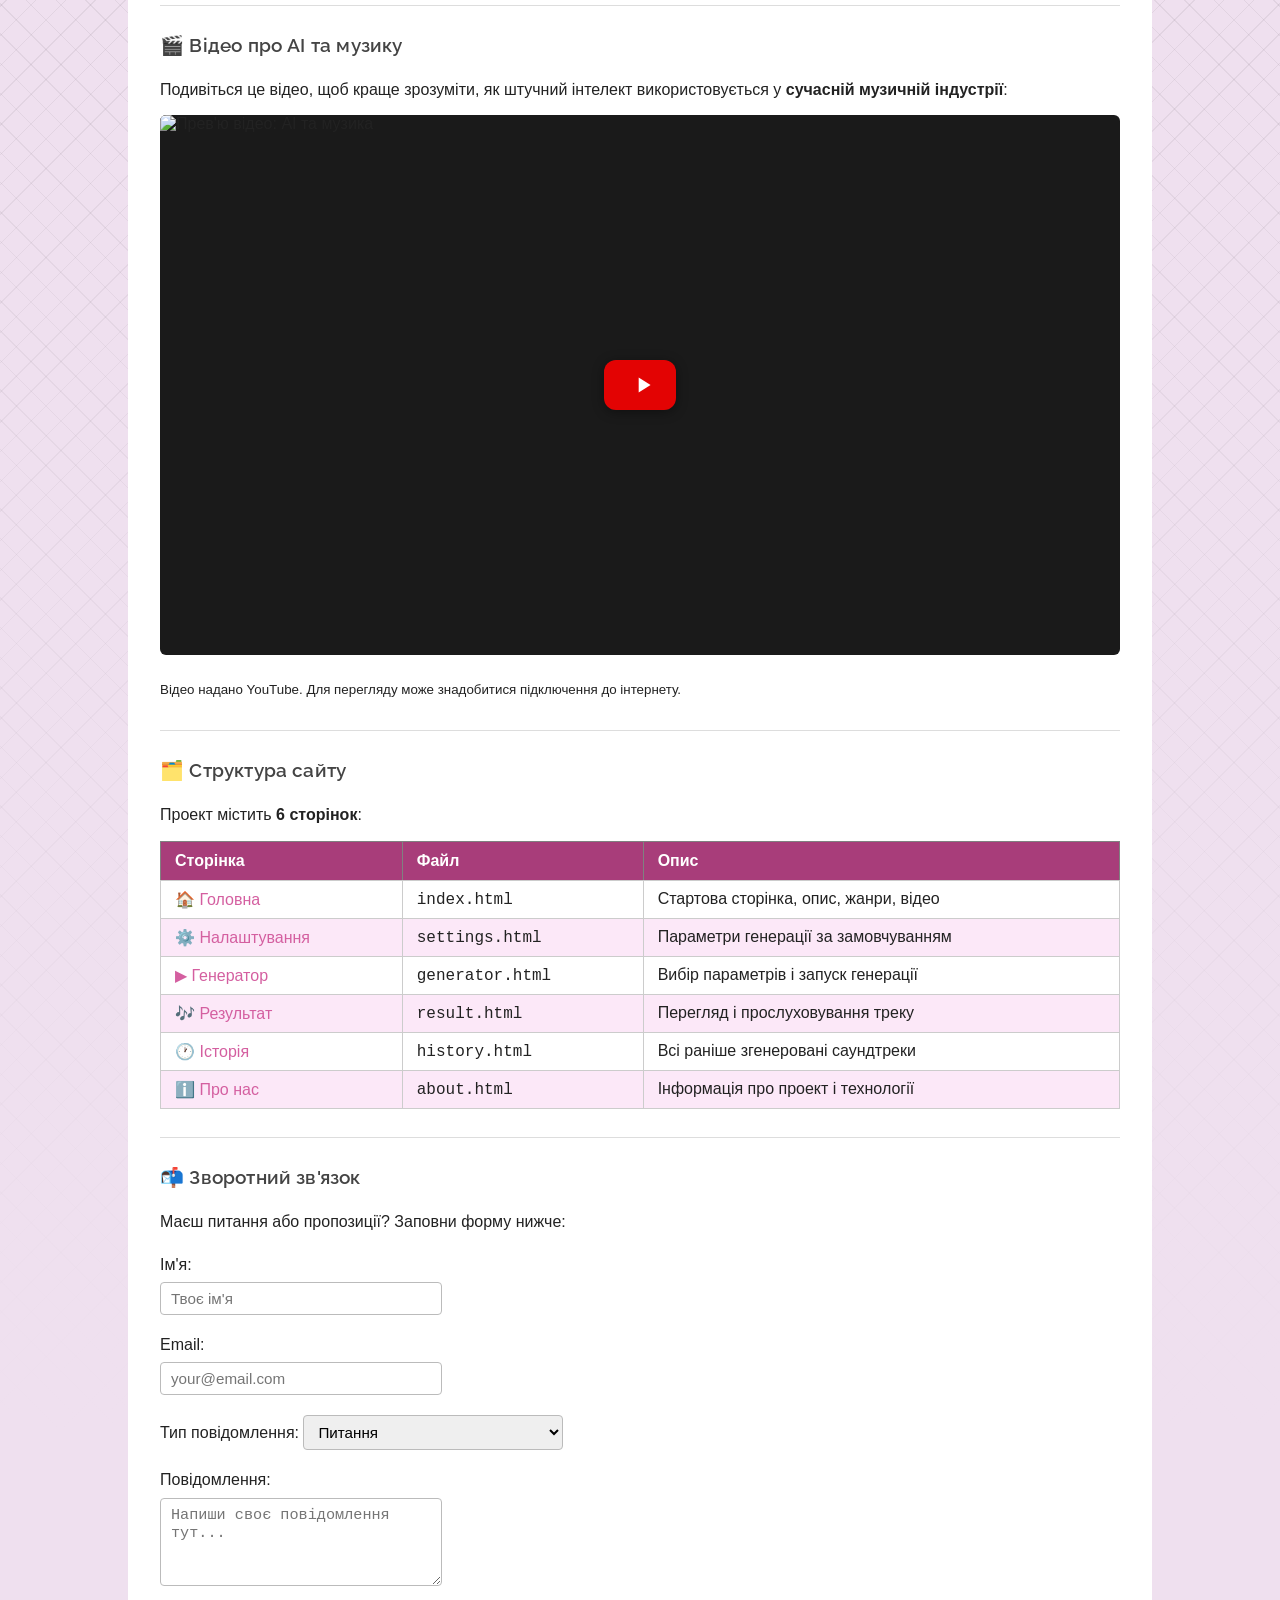
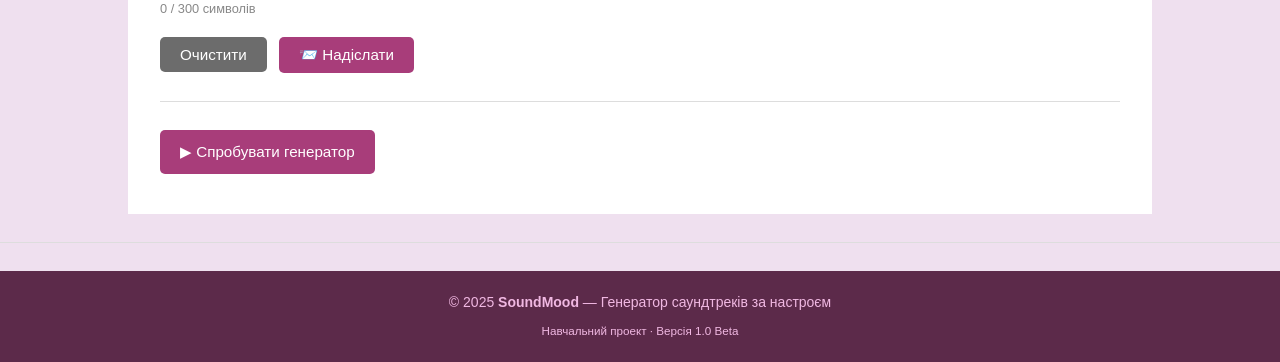
==== commit 43c8130a: "Semi-final result" ====
--- a/about.html
+++ b/about.html
@@ -4,6 +4,10 @@
     <meta charset="UTF-8"/>
     <meta name="viewport" content="width=device-width, initial-scale=1.0"/>
     <title>Про нас — SoundMood</title>
+    <script>try{var _t=localStorage.getItem('soundmood-theme');if(_t&&_t!=='sakura')document.documentElement.setAttribute('data-theme',_t);}catch(e){}</script>
+    <link rel="preconnect" href="https://fonts.googleapis.com">
+    <link rel="preconnect" href="https://fonts.gstatic.com" crossorigin>
+    <link rel="stylesheet" href="https://fonts.googleapis.com/css2?family=Raleway:wght@400;600;700;800&display=swap">
     <link rel="stylesheet" href="style.css"/>
 </head>
 <body>
@@ -137,15 +141,21 @@
             використовується у <strong>сучасній музичній індустрії</strong>:
         </p>
 
-        <iframe
-                width="560"
-                height="315"
-                src="https://www.youtube.com/embed/89yDiQ8WkNg?si=QuWkalCaR1E6Y22K"
-                title="AI та музика"
-                frameborder="0"
-                allow="accelerometer; autoplay; clipboard-write; encrypted-media; gyroscope; picture-in-picture; web-share"
-                allowfullscreen>
-        </iframe>
+        <div class="youtube-facade"
+             data-video-id="89yDiQ8WkNg"
+             data-title="AI та музика"
+             role="button"
+             tabindex="0"
+             aria-label="Відтворити відео: AI та музика">
+          <img src="https://i.ytimg.com/vi/89yDiQ8WkNg/hqdefault.jpg"
+               alt="Прев'ю відео: AI та музика"
+               loading="lazy">
+          <div class="yt-play-btn" aria-hidden="true">
+            <svg viewBox="0 0 24 24" xmlns="http://www.w3.org/2000/svg">
+              <path d="M8 5v14l11-7z"/>
+            </svg>
+          </div>
+        </div>
 
         <p><small>Відео надано YouTube. Для перегляду може знадобитися підключення до інтернету.</small></p>
     </section>
@@ -250,6 +260,6 @@
     <p><small>Навчальний проект · Версія 1.0 Beta</small></p>
 </footer>
 
-<script src="script.js"></script>
+<script src="script.js" defer></script>
 </body>
 </html>
--- a/style.css
+++ b/style.css
@@ -1,5 +1,3 @@
-@import url('https://fonts.googleapis.com/css2?family=Raleway:wght@400;600;700;800&display=swap');
-
 /* ===== CSS Custom Properties — Default: Sakura ===== */
 :root {
     --color-primary:     #5c2a4a;
@@ -44,7 +42,7 @@
 [data-theme="neon"] {
     --color-primary:     #0a2640;
     --color-accent:      #00bfff;
-    --color-accent-dark: #0099cc;
+    --color-accent-dark: #0077aa;
     --color-nav-bg:      #0e3d5c;
     --color-light-text:  #9ee8ff;
     --color-light-bg:    #e6f8ff;
@@ -150,7 +148,7 @@
 }
 
 th {
-    background-color: var(--color-accent);
+    background-color: var(--color-accent-dark);
     color: #ffffff;
     padding: 10px 14px;
     text-align: left;
@@ -220,6 +218,28 @@
     border: none;
     border-top: 1px solid #dddddd;
     margin: 28px 0;
+}
+
+/* ===== RESPONSIVE MEDIA ===== */
+img {
+    max-width: 100%;
+    height: auto;
+    display: block;
+}
+
+audio {
+    max-width: 100%;
+    width: 100%;
+}
+
+iframe {
+    max-width: 100%;
+    width: 100%;
+    aspect-ratio: 16 / 9;
+    height: auto;
+    display: block;
+    border: none;
+    border-radius: 6px;
 }
 
 header {
@@ -365,7 +385,7 @@
 }
 
 nav ul li a:hover {
-    background-color: var(--color-accent);
+    background-color: var(--color-accent-dark);
     color: #ffffff;
     text-decoration: none;
     transform: translateY(-2px);
@@ -373,11 +393,12 @@
 
 nav ul li a:active {
     background-color: var(--color-accent-dark);
+    filter: brightness(0.85);
     transform: translateY(0);
 }
 
 nav ul li a.nav-active {
-    background-color: var(--color-accent);
+    background-color: var(--color-accent-dark);
     font-weight: 700;
 }
 
@@ -406,22 +427,23 @@
 .btn {
     display: inline-block;
     padding: 9px 20px;
-    background-color: var(--color-accent);
+    background-color: var(--color-accent-dark);
     color: #ffffff;
     border: none;
     border-radius: 5px;
     font-size: 0.95em;
     cursor: pointer;
     text-decoration: none;
-    transition: background-color 0.2s, transform 0.2s;
+    transition: background-color 0.2s, transform 0.2s, filter 0.2s;
 }
 
 .btn:hover {
     background-color: var(--color-accent-dark);
+    filter: brightness(0.85);
     color: #ffffff;
     text-decoration: none;
     transform: scale(1.06);
-    transition: background-color 0.2s, transform 0.2s;
+    transition: background-color 0.2s, transform 0.2s, filter 0.2s;
 }
 
 .highlight {
@@ -449,9 +471,9 @@
 }
 
 .warning {
-    color: #cc4400;
+    color: #c03500;
     background-color: #fff4f0;
-    border-left: 4px solid #cc4400;
+    border-left: 4px solid #c03500;
     padding: 10px 16px;
     border-radius: 0 4px 4px 0;
     font-size: 0.9em;
@@ -459,7 +481,7 @@
 
 .badge {
     display: inline-block;
-    background-color: var(--color-accent);
+    background-color: var(--color-accent-dark);
     color: #ffffff;
     font-size: 0.75em;
     padding: 3px 9px;
@@ -470,7 +492,7 @@
 
 button[type="submit"],
 button[type="button"] {
-    background-color: var(--color-accent);
+    background-color: var(--color-accent-dark);
     color: #ffffff;
     border: none;
     padding: 9px 20px;
@@ -479,16 +501,17 @@
     cursor: pointer;
     margin-right: 8px;
     margin-top: 6px;
-    transition: background-color 0.2s;
+    transition: background-color 0.2s, filter 0.2s;
 }
 
 button[type="submit"]:hover,
 button[type="button"]:hover {
     background-color: var(--color-accent-dark);
+    filter: brightness(0.85);
 }
 
 button[type="reset"] {
-    background-color: #888888;
+    background-color: #6c6c6c;
     color: #ffffff;
     border: none;
     padding: 9px 20px;
@@ -795,6 +818,130 @@
     text-decoration: none;
 }
 
+/* ===== CARDS GRID ===== */
+.cards-grid {
+    display: grid;
+    grid-template-columns: repeat(auto-fit, minmax(240px, 1fr));
+    gap: 20px;
+    margin-bottom: 20px;
+}
+
+.cards-grid .card {
+    margin-bottom: 0;
+}
+
+/* ===== YOUTUBE FACADE ===== */
+.youtube-facade {
+    position: relative;
+    aspect-ratio: 16 / 9;
+    background: #1a1a1a;
+    cursor: pointer;
+    max-width: 100%;
+    border-radius: 6px;
+    overflow: hidden;
+    display: block;
+    margin-bottom: 20px;
+}
+
+.youtube-facade img {
+    width: 100%;
+    height: 100%;
+    object-fit: cover;
+    display: block;
+    transition: filter 0.25s;
+    border-radius: 0;
+    margin-bottom: 0;
+}
+
+.youtube-facade:hover img,
+.youtube-facade:focus img {
+    filter: brightness(0.7);
+}
+
+.youtube-facade:focus {
+    outline: 3px solid var(--color-accent);
+    outline-offset: 3px;
+}
+
+.yt-play-btn {
+    position: absolute;
+    top: 50%;
+    left: 50%;
+    transform: translate(-50%, -50%);
+    width: 72px;
+    height: 50px;
+    background: rgba(255, 0, 0, 0.88);
+    border-radius: 12px;
+    display: flex;
+    align-items: center;
+    justify-content: center;
+    pointer-events: none;
+    transition: background 0.15s, transform 0.15s;
+    box-shadow: 0 2px 12px rgba(0, 0, 0, 0.4);
+}
+
+.youtube-facade:hover .yt-play-btn,
+.youtube-facade:focus .yt-play-btn {
+    background: #ff0000;
+    transform: translate(-50%, -50%) scale(1.1);
+}
+
+.yt-play-btn svg {
+    width: 26px;
+    height: 26px;
+    fill: #ffffff;
+    margin-left: 5px;
+}
+
+.youtube-facade iframe {
+    position: absolute;
+    top: 0;
+    left: 0;
+    width: 100%;
+    height: 100%;
+    border: none;
+    border-radius: 0;
+    aspect-ratio: auto;
+}
+
+/* ===== HAMBURGER BUTTON ===== */
+.hamburger-btn {
+    display: none;
+    flex-direction: column;
+    justify-content: space-between;
+    width: 28px;
+    height: 21px;
+    background: none;
+    border: none;
+    cursor: pointer;
+    padding: 0;
+    order: 2;
+    flex-shrink: 0;
+}
+
+.hamburger-btn span {
+    display: block;
+    width: 100%;
+    height: 3px;
+    background: #ffffff;
+    border-radius: 2px;
+    transition: transform 0.3s ease, opacity 0.3s ease;
+    transform-origin: center;
+}
+
+.hamburger-btn.active span:nth-child(1) {
+    transform: translateY(9px) rotate(45deg);
+}
+
+.hamburger-btn.active span:nth-child(2) {
+    opacity: 0;
+    transform: scaleX(0);
+}
+
+.hamburger-btn.active span:nth-child(3) {
+    transform: translateY(-9px) rotate(-45deg);
+}
+
 /* ===== THEME SWITCHER ===== */
 .theme-switcher {
     position: fixed;
@@ -821,7 +968,8 @@
 }
 
 .theme-toggle-btn:hover {
-    background-color: var(--color-accent);
+    background-color: var(--color-accent-dark);
+    filter: brightness(0.88);
     transform: scale(1.05);
 }
 
@@ -903,34 +1051,72 @@
 }
 
 /* ===== RESPONSIVE ===== */
+
+/* ── Tablet (≤ 1024 px) ── */
+@media screen and (max-width: 1024px) {
+    main {
+        max-width: 100%;
+        padding: 24px 28px;
+    }
+
+    header {
+        padding: 14px 24px;
+    }
+}
+
+/* ── Mobile (≤ 768 px) ── */
 @media screen and (max-width: 768px) {
     main {
-        padding: 18px 16px;
+        padding: 16px 14px;
     }
 
     header {
-        padding: 14px 16px;
-        gap: 10px 16px;
+        padding: 12px 16px;
+        gap: 8px 12px;
     }
 
     header h1 {
-        font-size: 1.4em;
+        font-size: 1.35em;
+    }
+
+    /* Hamburger visible, nav collapses */
+    .hamburger-btn {
+        display: flex;
+    }
+
+    nav {
+        order: 3;
+        width: 100%;
+        max-height: 0;
+        overflow: hidden;
+        transition: max-height 0.35s ease;
+    }
+
+    nav.nav-open {
+        max-height: 600px;
     }
 
     nav ul {
         flex-direction: column;
         gap: 4px;
+        padding: 8px 0 4px;
         width: 100%;
     }
 
     nav ul li a {
         display: block;
-    }
-
+        text-align: center;
+    }
+
+    /* Scrollable tables */
     table {
-        font-size: 0.85em;
-    }
-
+        display: block;
+        overflow-x: auto;
+        white-space: nowrap;
+        font-size: 0.83em;
+    }
+
+    /* Full-width form inputs */
     input[type="text"],
     input[type="email"],
     input[type="search"],
@@ -938,19 +1124,126 @@
     select,
     textarea {
         width: 100%;
-    }
-
-    .theme-switcher {
-        bottom: 16px;
-        right: 16px;
-    }
-
+        box-sizing: border-box;
+    }
+
+    input[type="range"] {
+        width: 100%;
+        margin-top: 6px;
+        display: block;
+    }
+
+    /* Hero banner */
     .hero-banner {
-        height: 72vh;
-        min-height: 420px;
+        height: 65vh;
+        min-height: 360px;
+    }
+
+    .hero-content {
+        padding: 0 16px;
+    }
+
+    .hero-subs {
+        display: none;
     }
 
     .hero-wave {
         gap: 2px;
     }
-}
+
+    .hero-cta {
+        flex-direction: column;
+        align-items: center;
+        gap: 10px;
+    }
+
+    .hero-btn-main,
+    .hero-btn-alt {
+        width: 100%;
+        max-width: 280px;
+        text-align: center;
+        box-sizing: border-box;
+    }
+
+    /* Cards grid → single column */
+    .cards-grid {
+        grid-template-columns: 1fr;
+        gap: 14px;
+    }
+
+    /* Fieldset */
+    fieldset {
+        padding: 12px 14px;
+    }
+
+    /* Buttons wrap on small screens */
+    .btn {
+        margin-bottom: 6px;
+    }
+
+    /* Theme switcher */
+    .theme-switcher {
+        bottom: 14px;
+        right: 14px;
+    }
+
+    .theme-toggle-btn {
+        padding: 8px 14px;
+        font-size: 0.82em;
+    }
+}
+
+/* ── Small phone (≤ 480 px) ── */
+@media screen and (max-width: 480px) {
+    body {
+        font-size: 15px;
+    }
+
+    header h1 {
+        font-size: 1.15em;
+    }
+
+    h2 {
+        font-size: 1.25em;
+    }
+
+    h3 {
+        font-size: 1.05em;
+    }
+
+    main {
+        padding: 10px 10px;
+    }
+
+    .hero-banner {
+        height: 52vh;
+        min-height: 300px;
+    }
+
+    .hero-wave {
+        height: 44px;
+    }
+
+    .card {
+        padding: 14px 16px;
+    }
+
+    blockquote {
+        padding: 10px 12px;
+        font-size: 0.92em;
+    }
+
+    th, td {
+        padding: 6px 8px;
+    }
+
+    .theme-toggle-btn {
+        padding: 7px 10px;
+        font-size: 0.76em;
+    }
+
+    .theme-menu {
+        min-width: 180px;
+        right: 0;
+    }
+}
